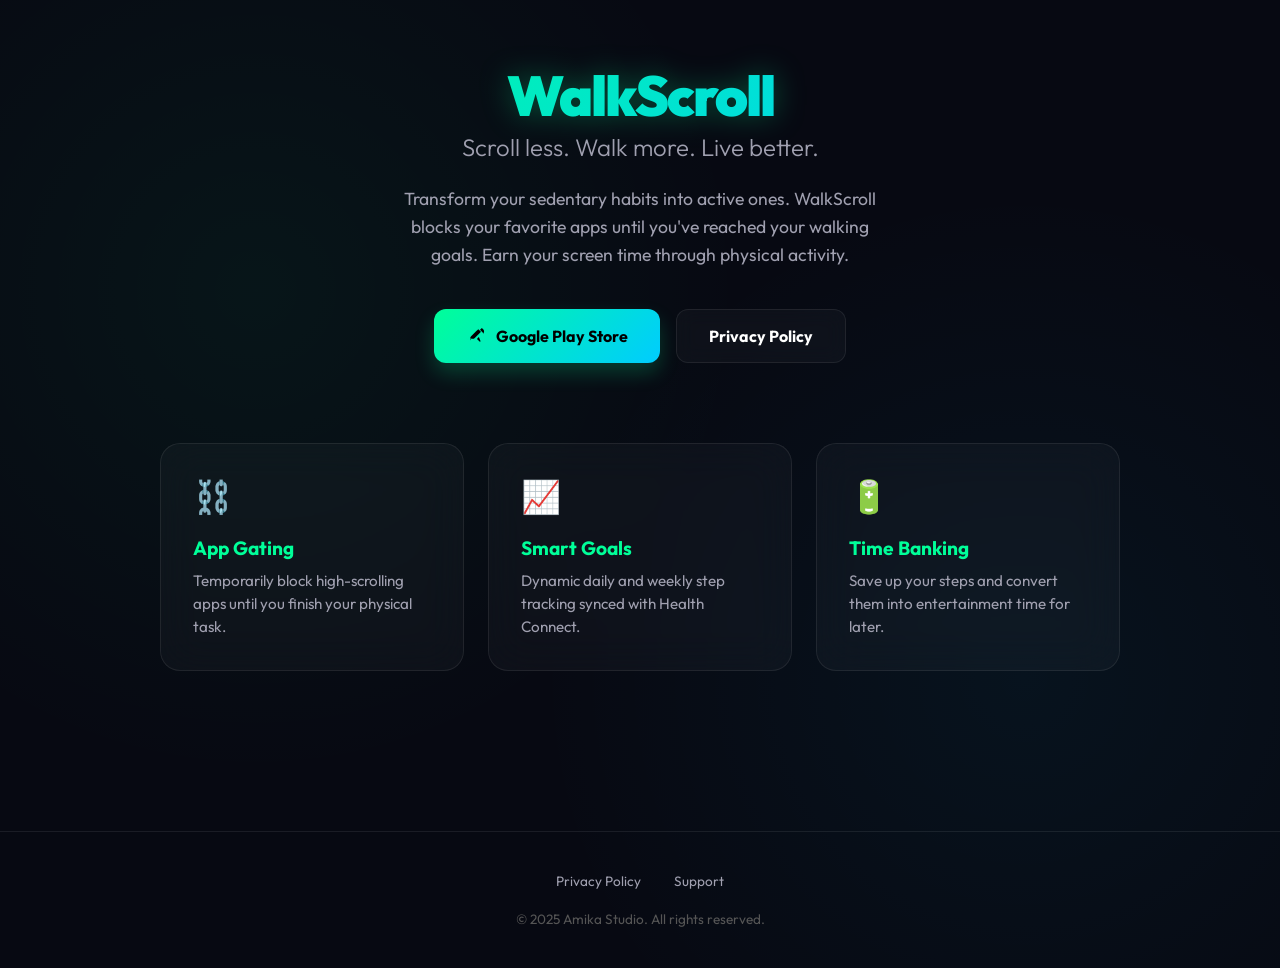
==== docs/index.html @ d2cba70f "Add files via upload" ====
<!DOCTYPE html>
<html lang="en">
<head>
    <meta charset="UTF-8">
    <meta name="viewport" content="width=device-width, initial-scale=1.0">
    <title>WalkScroll | Scroll Less, Walk More</title>
    <link rel="preconnect" href="https://fonts.googleapis.com">
    <link rel="preconnect" href="https://fonts.gstatic.com" crossorigin>
    <link href="https://fonts.googleapis.com/css2?family=Outfit:wght@300;400;700;900&display=swap" rel="stylesheet">
    <style>
        :root {
            --bg-dark: #070912;
            --primary: #00ff99;
            --accent: #00ccff;
            --text-main: #ffffff;
            --text-dim: #a0a0b0;
            --glass: rgba(255, 255, 255, 0.03);
            --glass-border: rgba(255, 255, 255, 0.08);
        }

        * {
            margin: 0;
            padding: 0;
            box-sizing: border-box;
        }

        body {
            font-family: 'Outfit', sans-serif;
            background-color: var(--bg-dark);
            color: var(--text-main);
            overflow-x: hidden;
            background-image: 
                radial-gradient(circle at 20% 30%, rgba(0, 255, 153, 0.05) 0%, transparent 40%),
                radial-gradient(circle at 80% 70%, rgba(0, 204, 255, 0.05) 0%, transparent 40%);
            min-height: 100vh;
            display: flex;
            flex-direction: column;
            justify-content: center;
            align-items: center;
        }

        .container {
            max-width: 1000px;
            width: 90%;
            padding: 60px 20px;
            text-align: center;
            animation: fadeIn 1s ease-out;
        }

        @keyframes fadeIn {
            from { opacity: 0; transform: translateY(20px); }
            to { opacity: 1; transform: translateY(0); }
        }

        .logo-container {
            margin-bottom: 40px;
        }

        .logo {
            font-size: 3.5rem;
            font-weight: 900;
            letter-spacing: -2px;
            background: linear-gradient(135deg, var(--primary), var(--accent));
            -webkit-background-clip: text;
            background-clip: text;
            -webkit-text-fill-color: transparent;
            filter: drop-shadow(0 0 15px rgba(0, 255, 153, 0.3));
        }

        .tagline {
            font-size: 1.5rem;
            font-weight: 300;
            color: var(--text-dim);
            margin-bottom: 20px;
            max-width: 600px;
            margin-left: auto;
            margin-right: auto;
            line-height: 1.4;
        }

        .hero-text {
            font-size: 1.1rem;
            color: var(--text-dim);
            line-height: 1.6;
            margin-bottom: 40px;
            max-width: 500px;
            margin-left: auto;
            margin-right: auto;
        }

        .cta-container {
            display: flex;
            gap: 16px;
            justify-content: center;
            flex-wrap: wrap;
        }

        .btn {
            padding: 16px 32px;
            border-radius: 12px;
            font-weight: 700;
            text-decoration: none;
            transition: all 0.3s cubic-bezier(0.175, 0.885, 0.32, 1.275);
            font-size: 1rem;
            display: inline-flex;
            align-items: center;
            gap: 10px;
        }

        .btn-primary {
            background: linear-gradient(135deg, var(--primary), var(--accent));
            color: #000;
            box-shadow: 0 10px 20px rgba(0, 255, 153, 0.2);
        }

        .btn-primary:hover {
            transform: scale(1.05);
            box-shadow: 0 15px 30px rgba(0, 255, 153, 0.3);
        }

        .btn-outline {
            background: var(--glass);
            border: 1px solid var(--glass-border);
            color: var(--text-main);
            backdrop-filter: blur(10px);
        }

        .btn-outline:hover {
            background: rgba(255, 255, 255, 0.08);
            border-color: var(--primary);
        }

        .features {
            display: grid;
            grid-template-columns: repeat(auto-fit, minmax(280px, 1fr));
            gap: 24px;
            margin-top: 80px;
            width: 100%;
        }

        .feature-card {
            background: var(--glass);
            border: 1px solid var(--glass-border);
            padding: 32px;
            border-radius: 20px;
            text-align: left;
            backdrop-filter: blur(20px);
            transition: transform 0.3s ease;
        }

        .feature-card:hover {
            transform: translateY(-5px);
            border-color: rgba(0, 255, 153, 0.3);
        }

        .feature-icon {
            font-size: 2rem;
            margin-bottom: 20px;
            display: block;
        }

        .feature-title {
            font-size: 1.2rem;
            font-weight: 700;
            margin-bottom: 10px;
            color: var(--primary);
        }

        .feature-desc {
            font-size: 0.95rem;
            color: var(--text-dim);
            line-height: 1.5;
        }

        footer {
            margin-top: 100px;
            padding: 40px 20px;
            text-align: center;
            color: #555;
            font-size: 0.85rem;
            border-top: 1px solid var(--glass-border);
            width: 100%;
        }

        .legal-links {
            margin-bottom: 20px;
        }

        .legal-links a {
            color: var(--text-dim);
            text-decoration: none;
            margin: 0 15px;
            transition: color 0.3s;
        }

        .legal-links a:hover {
            color: var(--primary);
        }

        @media (max-width: 600px) {
            .logo { font-size: 2.5rem; }
            .tagline { font-size: 1.2rem; }
            .btn { width: 100%; justify-content: center; }
        }
    </style>
</head>
<body>
    <div class="container">
        <div class="logo-container">
            <h1 class="logo">WalkScroll</h1>
            <p class="tagline">Scroll less. Walk more. Live better.</p>
            <p class="hero-text">Transform your sedentary habits into active ones. WalkScroll blocks your favorite apps until you've reached your walking goals. Earn your screen time through physical activity.</p>
        </div>

        <div class="cta-container">
            <a href="#" class="btn btn-primary">
                <svg width="20" height="20" viewBox="0 0 24 24" fill="currentColor"><path d="M17.525 18.250c-0.125 0.125-0.281 0.250-0.45 0.375s-0.344 0.219-0.525 0.281l-3.375-3.375 0.75-0.75s1.25-1.25 1.5-1.5zM20.275 8.125l-2.025-2.025s-1.25-1.25-1.5-1.5l0.75-0.75s0.625-0.625 1.5-1.5l1.625 1.625c1.438 1.438 1.438 3.75 0 5.188zM6.125 17.525c-1.438-1.438-1.438-3.75 0-5.188l5.125-5.125s1.25-1.25 1.5-1.5l0.75-0.75s0.438-0.438 1.188-1.188l2.025 2.025s0.438 0.438 1.188 1.188l-0.75 0.75s-1.25 1.25-1.5 1.5l-5.125 5.125c-1.438 1.438-3.75 1.438-5.188 0z"/></svg>
                Google Play Store
            </a>
            <a href="privacy_policy.html" class="btn btn-outline">Privacy Policy</a>
        </div>

        <div class="features">
            <div class="feature-card">
                <span class="feature-icon">⛓️</span>
                <h3 class="feature-title">App Gating</h3>
                <p class="feature-desc">Temporarily block high-scrolling apps until you finish your physical task.</p>
            </div>
            <div class="feature-card">
                <span class="feature-icon">📈</span>
                <h3 class="feature-title">Smart Goals</h3>
                <p class="feature-desc">Dynamic daily and weekly step tracking synced with Health Connect.</p>
            </div>
            <div class="feature-card">
                <span class="feature-icon">🔋</span>
                <h3 class="feature-title">Time Banking</h3>
                <p class="feature-desc">Save up your steps and convert them into entertainment time for later.</p>
            </div>
        </div>
    </div>

    <footer>
        <div class="legal-links">
            <a href="privacy_policy.html">Privacy Policy</a>
            <a href="mailto:support@amikastudio.com">Support</a>
        </div>
        <p>&copy; 2025 Amika Studio. All rights reserved.</p>
    </footer>
</body>
</html>
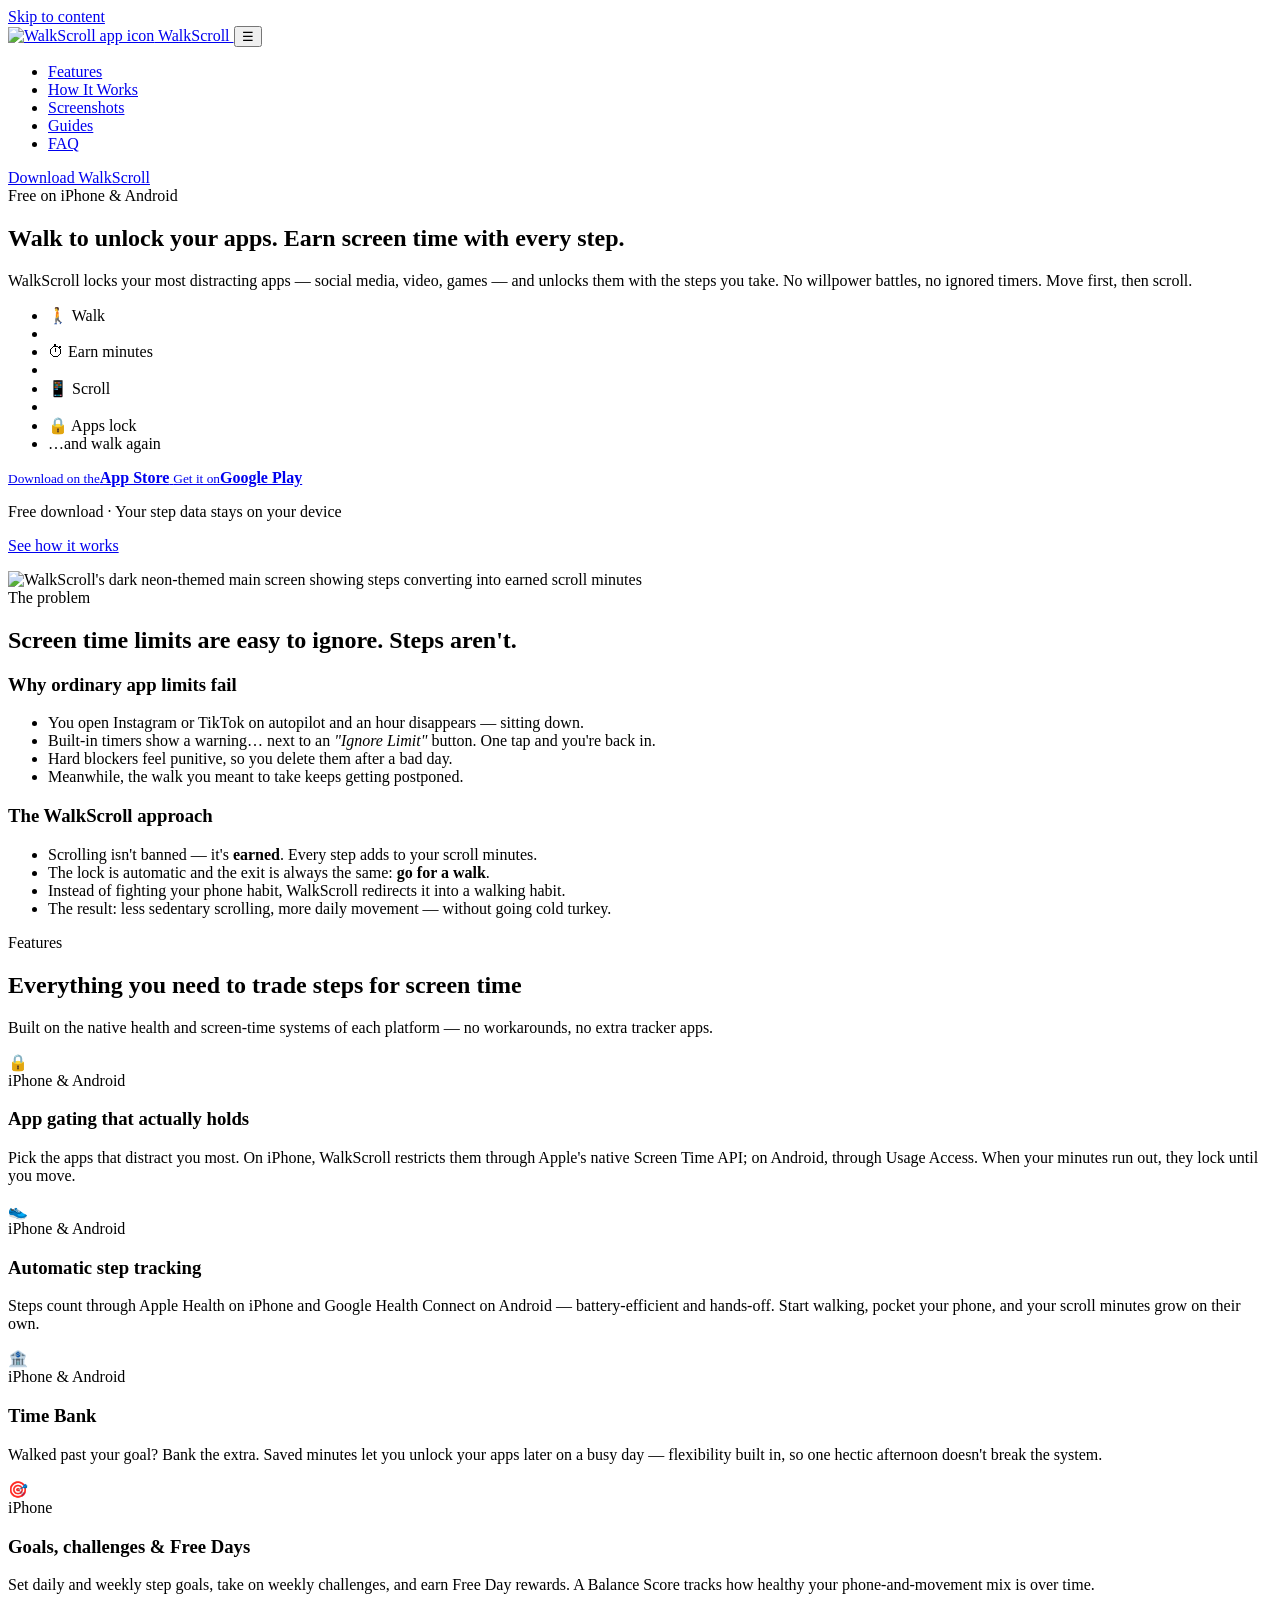
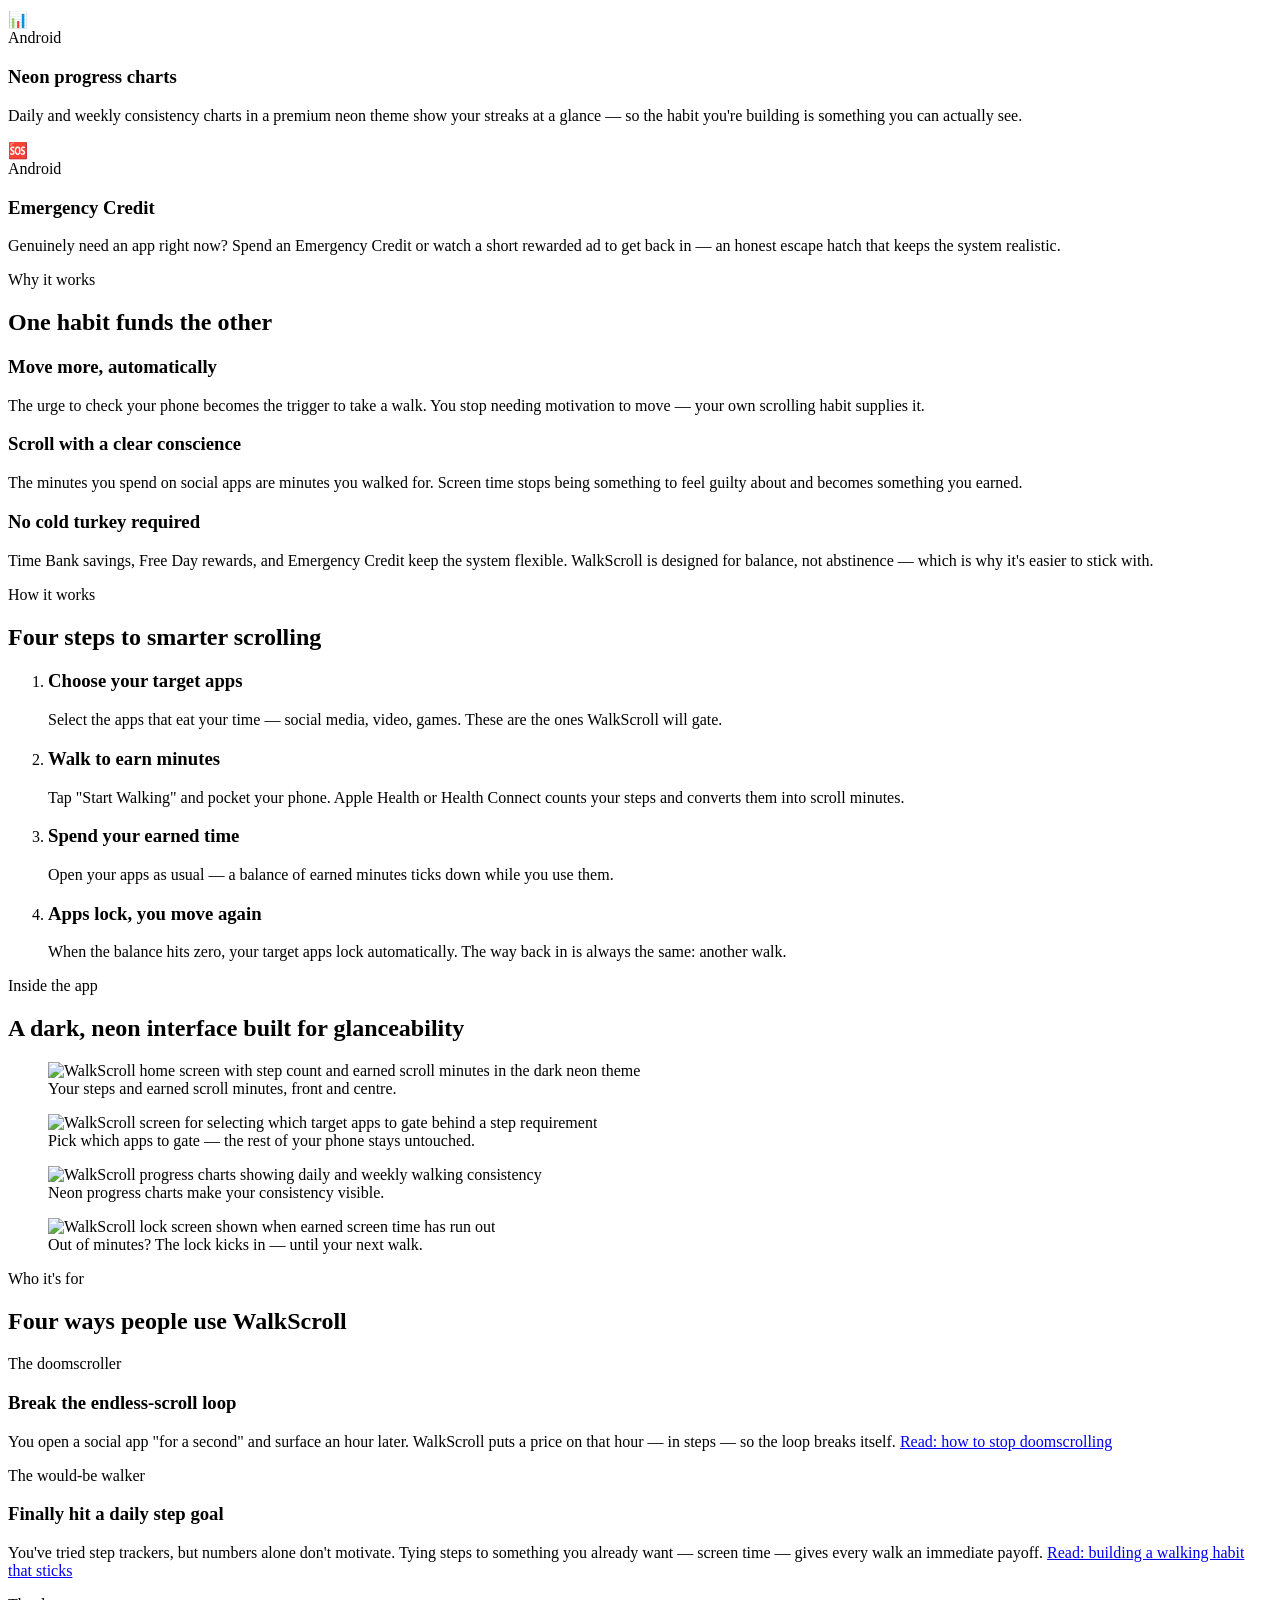
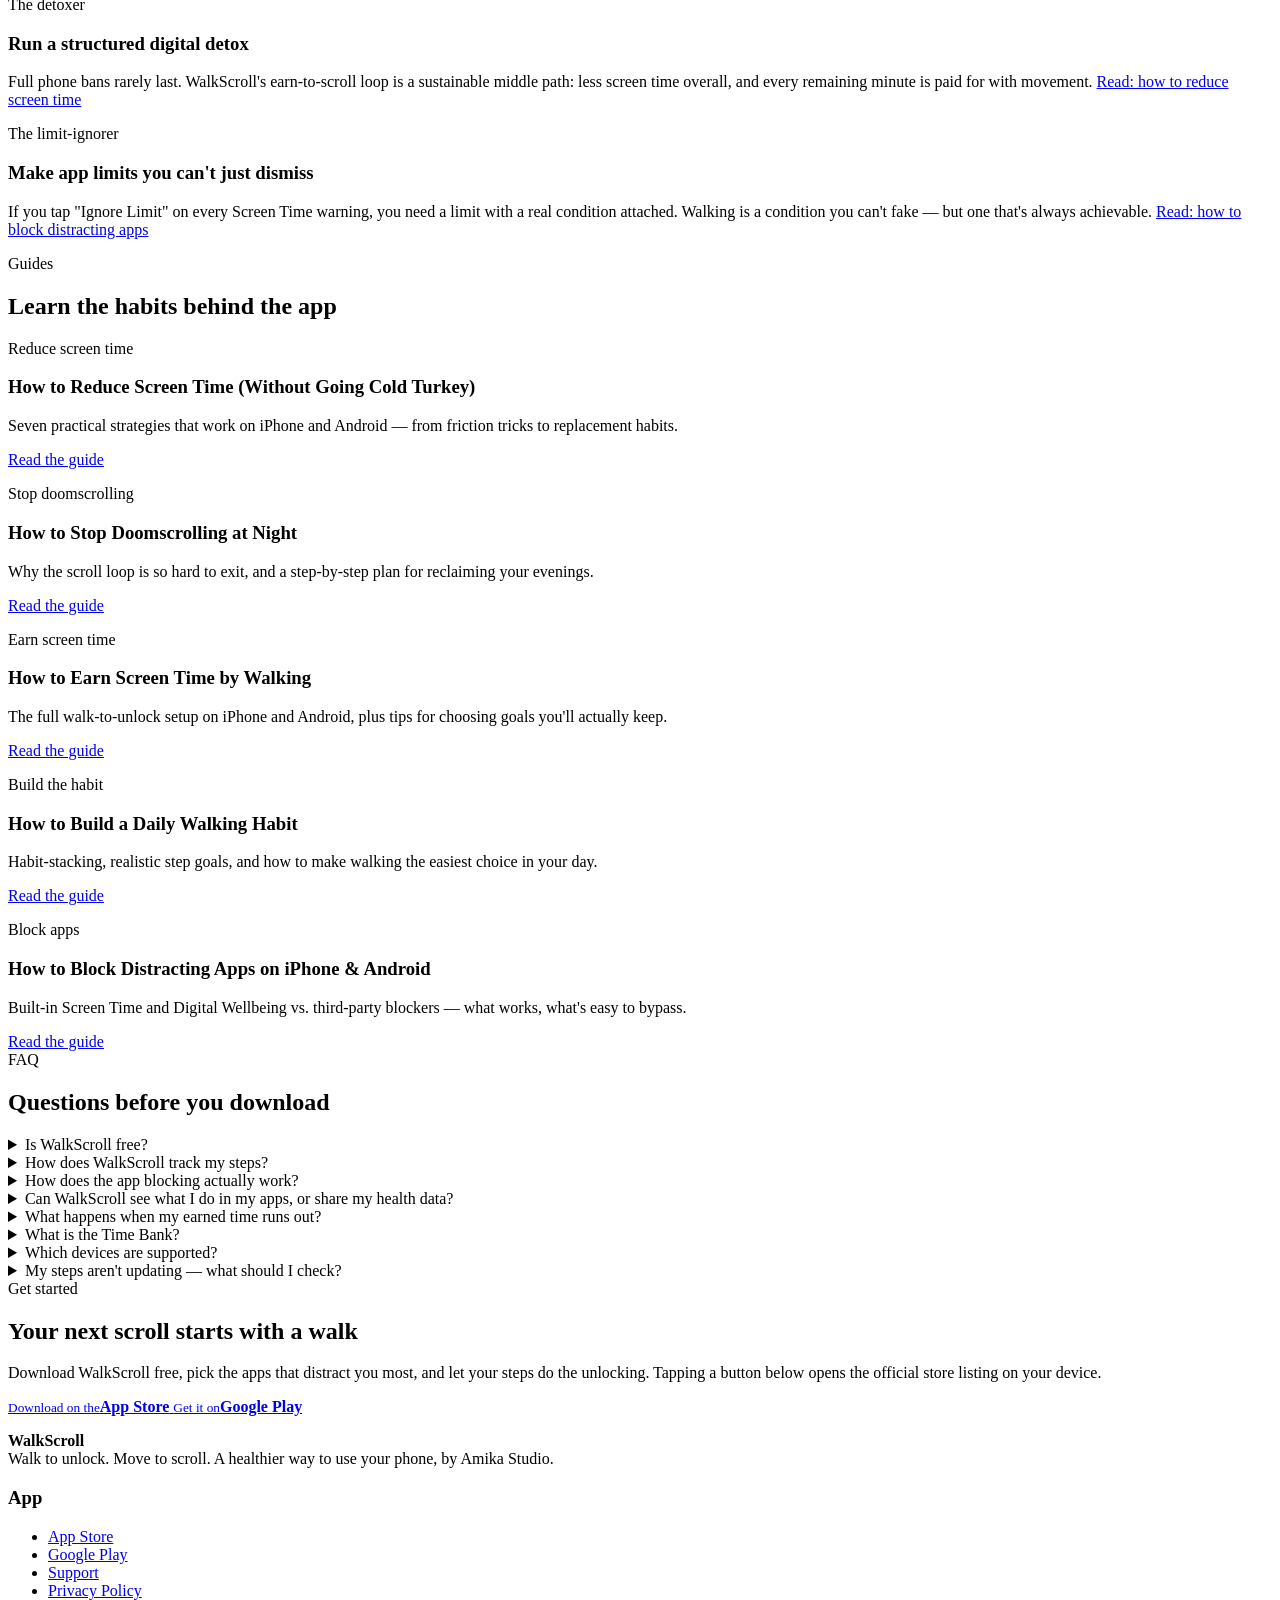
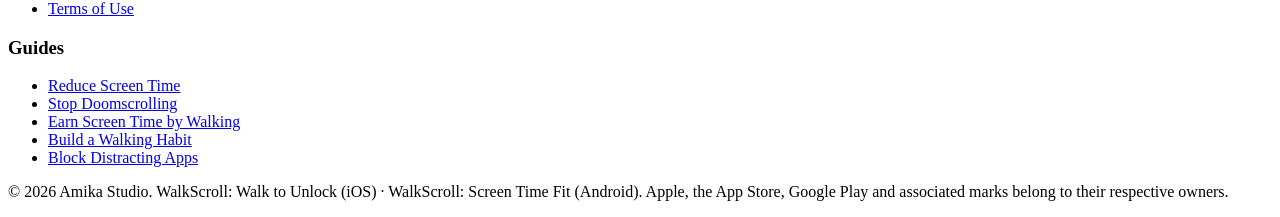
==== commit 6e70a227: "Update index.html" ====
--- a/docs/index.html
+++ b/docs/index.html
@@ -1,251 +1,475 @@
 <!DOCTYPE html>
 <html lang="en">
 <head>
-    <meta charset="UTF-8">
-    <meta name="viewport" content="width=device-width, initial-scale=1.0">
-    <title>WalkScroll | Scroll Less, Walk More</title>
-    <link rel="preconnect" href="https://fonts.googleapis.com">
-    <link rel="preconnect" href="https://fonts.gstatic.com" crossorigin>
-    <link href="https://fonts.googleapis.com/css2?family=Outfit:wght@300;400;700;900&display=swap" rel="stylesheet">
-    <style>
-        :root {
-            --bg-dark: #070912;
-            --primary: #00ff99;
-            --accent: #00ccff;
-            --text-main: #ffffff;
-            --text-dim: #a0a0b0;
-            --glass: rgba(255, 255, 255, 0.03);
-            --glass-border: rgba(255, 255, 255, 0.08);
-        }
-
-        * {
-            margin: 0;
-            padding: 0;
-            box-sizing: border-box;
-        }
-
-        body {
-            font-family: 'Outfit', sans-serif;
-            background-color: var(--bg-dark);
-            color: var(--text-main);
-            overflow-x: hidden;
-            background-image: 
-                radial-gradient(circle at 20% 30%, rgba(0, 255, 153, 0.05) 0%, transparent 40%),
-                radial-gradient(circle at 80% 70%, rgba(0, 204, 255, 0.05) 0%, transparent 40%);
-            min-height: 100vh;
-            display: flex;
-            flex-direction: column;
-            justify-content: center;
-            align-items: center;
-        }
-
-        .container {
-            max-width: 1000px;
-            width: 90%;
-            padding: 60px 20px;
-            text-align: center;
-            animation: fadeIn 1s ease-out;
-        }
-
-        @keyframes fadeIn {
-            from { opacity: 0; transform: translateY(20px); }
-            to { opacity: 1; transform: translateY(0); }
-        }
-
-        .logo-container {
-            margin-bottom: 40px;
-        }
-
-        .logo {
-            font-size: 3.5rem;
-            font-weight: 900;
-            letter-spacing: -2px;
-            background: linear-gradient(135deg, var(--primary), var(--accent));
-            -webkit-background-clip: text;
-            background-clip: text;
-            -webkit-text-fill-color: transparent;
-            filter: drop-shadow(0 0 15px rgba(0, 255, 153, 0.3));
-        }
-
-        .tagline {
-            font-size: 1.5rem;
-            font-weight: 300;
-            color: var(--text-dim);
-            margin-bottom: 20px;
-            max-width: 600px;
-            margin-left: auto;
-            margin-right: auto;
-            line-height: 1.4;
-        }
-
-        .hero-text {
-            font-size: 1.1rem;
-            color: var(--text-dim);
-            line-height: 1.6;
-            margin-bottom: 40px;
-            max-width: 500px;
-            margin-left: auto;
-            margin-right: auto;
-        }
-
-        .cta-container {
-            display: flex;
-            gap: 16px;
-            justify-content: center;
-            flex-wrap: wrap;
-        }
-
-        .btn {
-            padding: 16px 32px;
-            border-radius: 12px;
-            font-weight: 700;
-            text-decoration: none;
-            transition: all 0.3s cubic-bezier(0.175, 0.885, 0.32, 1.275);
-            font-size: 1rem;
-            display: inline-flex;
-            align-items: center;
-            gap: 10px;
-        }
-
-        .btn-primary {
-            background: linear-gradient(135deg, var(--primary), var(--accent));
-            color: #000;
-            box-shadow: 0 10px 20px rgba(0, 255, 153, 0.2);
-        }
-
-        .btn-primary:hover {
-            transform: scale(1.05);
-            box-shadow: 0 15px 30px rgba(0, 255, 153, 0.3);
-        }
-
-        .btn-outline {
-            background: var(--glass);
-            border: 1px solid var(--glass-border);
-            color: var(--text-main);
-            backdrop-filter: blur(10px);
-        }
-
-        .btn-outline:hover {
-            background: rgba(255, 255, 255, 0.08);
-            border-color: var(--primary);
-        }
-
-        .features {
-            display: grid;
-            grid-template-columns: repeat(auto-fit, minmax(280px, 1fr));
-            gap: 24px;
-            margin-top: 80px;
-            width: 100%;
-        }
-
-        .feature-card {
-            background: var(--glass);
-            border: 1px solid var(--glass-border);
-            padding: 32px;
-            border-radius: 20px;
-            text-align: left;
-            backdrop-filter: blur(20px);
-            transition: transform 0.3s ease;
-        }
-
-        .feature-card:hover {
-            transform: translateY(-5px);
-            border-color: rgba(0, 255, 153, 0.3);
-        }
-
-        .feature-icon {
-            font-size: 2rem;
-            margin-bottom: 20px;
-            display: block;
-        }
-
-        .feature-title {
-            font-size: 1.2rem;
-            font-weight: 700;
-            margin-bottom: 10px;
-            color: var(--primary);
-        }
-
-        .feature-desc {
-            font-size: 0.95rem;
-            color: var(--text-dim);
-            line-height: 1.5;
-        }
-
-        footer {
-            margin-top: 100px;
-            padding: 40px 20px;
-            text-align: center;
-            color: #555;
-            font-size: 0.85rem;
-            border-top: 1px solid var(--glass-border);
-            width: 100%;
-        }
-
-        .legal-links {
-            margin-bottom: 20px;
-        }
-
-        .legal-links a {
-            color: var(--text-dim);
-            text-decoration: none;
-            margin: 0 15px;
-            transition: color 0.3s;
-        }
-
-        .legal-links a:hover {
-            color: var(--primary);
-        }
-
-        @media (max-width: 600px) {
-            .logo { font-size: 2.5rem; }
-            .tagline { font-size: 1.2rem; }
-            .btn { width: 100%; justify-content: center; }
-        }
-    </style>
+<meta charset="UTF-8">
+<meta name="viewport" content="width=device-width, initial-scale=1.0">
+<title>WalkScroll — Walk to Unlock Your Apps &amp; Earn Screen Time</title>
+<meta name="description" content="WalkScroll locks your distracting apps and unlocks them with steps. Walk to earn screen time on iPhone and Android — a healthier way to scroll. Free download.">
+<!-- Real domain deployed -->
+<link rel="canonical" href="https://ahsankautsar.github.io/WalkScroll/">
+<meta property="og:type" content="website">
+<meta property="og:title" content="WalkScroll — Walk to Unlock Your Apps &amp; Earn Screen Time">
+<meta property="og:description" content="Lock your distracting apps and earn screen time by walking. Free on the App Store and Google Play.">
+<meta property="og:url" content="https://ahsankautsar.github.io/WalkScroll/">
+<meta property="og:image" content="https://play-lh.googleusercontent.com/sHK9EMW0OIkxqG73v-c95TiNlYCoDKVEyoLoF025U0_0Lk1JKI9uh1vpMHjX4BbBPW8iLQls0vd5YboKGeye=w512">
+<meta name="twitter:card" content="summary_large_image">
+<meta name="twitter:title" content="WalkScroll — Walk to Unlock Your Apps &amp; Earn Screen Time">
+<meta name="twitter:description" content="Lock your distracting apps and earn screen time by walking. Free on iPhone and Android.">
+<meta name="twitter:image" content="https://play-lh.googleusercontent.com/sHK9EMW0OIkxqG73v-c95TiNlYCoDKVEyoLoF025U0_0Lk1JKI9uh1vpMHjX4BbBPW8iLQls0vd5YboKGeye=w512">
+<link rel="icon" href="https://play-lh.googleusercontent.com/sHK9EMW0OIkxqG73v-c95TiNlYCoDKVEyoLoF025U0_0Lk1JKI9uh1vpMHjX4BbBPW8iLQls0vd5YboKGeye=w48">
+<link rel="apple-touch-icon" href="https://play-lh.googleusercontent.com/sHK9EMW0OIkxqG73v-c95TiNlYCoDKVEyoLoF025U0_0Lk1JKI9uh1vpMHjX4BbBPW8iLQls0vd5YboKGeye=w180">
+<link rel="preconnect" href="https://fonts.googleapis.com">
+<link rel="preconnect" href="https://fonts.gstatic.com" crossorigin>
+<link href="https://fonts.googleapis.com/css2?family=Space+Grotesk:wght@500;600;700&display=swap" rel="stylesheet">
+<link rel="stylesheet" href="styles.css">
+
+<!-- ===== ANALYTICS PLACEHOLDERS — replace before launch =====
+<script async src="https://www.googletagmanager.com/gtag/js?id=G-XXXXXXXXXX"></script>
+<script>
+  window.dataLayer = window.dataLayer || [];
+  function gtag(){dataLayer.push(arguments);}
+  gtag('js', new Date());
+  gtag('config', 'G-XXXXXXXXXX');
+</script>
+<meta name="google-site-verification" content="YOUR_SEARCH_CONSOLE_TOKEN">
+============================================================ -->
+
+<script type="application/ld+json">
+{
+  "@context": "https://schema.org",
+  "@type": "MobileApplication",
+  "name": "WalkScroll",
+  "alternateName": ["WalkScroll: Walk to Unlock", "WalkScroll: Screen Time Fit"],
+  "operatingSystem": "iOS 16.0 or later, Android",
+  "applicationCategory": "HealthApplication",
+  "offers": {
+    "@type": "Offer",
+    "price": "0",
+    "priceCurrency": "USD",
+    "description": "Free to download. Optional WalkScroll Pro subscription on iOS ($3.99/month or $24.99/year) and Premium upgrade on Android."
+  },
+  "installUrl": [
+    "https://apps.apple.com/us/app/walkscroll-walk-to-unlock/id6783172097",
+    "https://play.google.com/store/apps/details?id=com.amikastudio.walk_scroll"
+  ],
+  "author": {
+    "@type": "Organization",
+    "name": "Amika Studio"
+  },
+  "description": "WalkScroll locks your most distracting apps and unlocks them with steps. Walk to earn screen time; when your earned minutes run out, the apps lock again until you move."
+}
+</script>
+<script type="application/ld+json">
+{
+  "@context": "https://schema.org",
+  "@type": "FAQPage",
+  "mainEntity": [
+    {
+      "@type": "Question",
+      "name": "Is WalkScroll free?",
+      "acceptedAnswer": {"@type": "Answer", "text": "Yes. WalkScroll is free to download on both the App Store and Google Play. On iOS, an optional WalkScroll Pro subscription costs $3.99 per month or $24.99 per year. On Android, the free version contains ads, and a Premium upgrade unlocks unlimited target apps, a 120-minute time bank, and weekly history and challenges."}
+    },
+    {
+      "@type": "Question",
+      "name": "How does WalkScroll track my steps?",
+      "acceptedAnswer": {"@type": "Answer", "text": "On iPhone, WalkScroll uses Apple Health and the device's Motion & Fitness sensors — no extra apps needed. On Android, it reads steps through Google Health Connect for battery-efficient tracking. WalkScroll does not track your location."}
+    },
+    {
+      "@type": "Question",
+      "name": "How does WalkScroll block apps?",
+      "acceptedAnswer": {"@type": "Answer", "text": "On iOS, WalkScroll uses Apple's native Screen Time API (Family Controls) to restrict the apps you select. On Android, it uses Usage Access and overlay permissions to gate your chosen apps until you've walked enough."}
+    },
+    {
+      "@type": "Question",
+      "name": "What happens when my earned screen time runs out?",
+      "acceptedAnswer": {"@type": "Answer", "text": "Your selected apps lock automatically. Walk again to earn more minutes, spend saved minutes from your Time Bank, or on Android use an Emergency Credit or watch a short rewarded ad for quick access."}
+    },
+    {
+      "@type": "Question",
+      "name": "Is my health data shared with anyone?",
+      "acceptedAnswer": {"@type": "Answer", "text": "No. Your step count, selected apps, usage time, and preferences are stored locally on your device only. Step data is never uploaded, shared, or sent to any server, according to the developer's privacy policy."}
+    },
+    {
+      "@type": "Question",
+      "name": "Which devices does WalkScroll support?",
+      "acceptedAnswer": {"@type": "Answer", "text": "WalkScroll requires iOS 16.0 or later on iPhone and works with Apple Watch. On Android, it works with devices that support Google Health Connect."}
+    }
+  ]
+}
+</script>
 </head>
 <body>
-    <div class="container">
-        <div class="logo-container">
-            <h1 class="logo">WalkScroll</h1>
-            <p class="tagline">Scroll less. Walk more. Live better.</p>
-            <p class="hero-text">Transform your sedentary habits into active ones. WalkScroll blocks your favorite apps until you've reached your walking goals. Earn your screen time through physical activity.</p>
-        </div>
-
-        <div class="cta-container">
-            <a href="#" class="btn btn-primary">
-                <svg width="20" height="20" viewBox="0 0 24 24" fill="currentColor"><path d="M17.525 18.250c-0.125 0.125-0.281 0.250-0.45 0.375s-0.344 0.219-0.525 0.281l-3.375-3.375 0.75-0.75s1.25-1.25 1.5-1.5zM20.275 8.125l-2.025-2.025s-1.25-1.25-1.5-1.5l0.75-0.75s0.625-0.625 1.5-1.5l1.625 1.625c1.438 1.438 1.438 3.75 0 5.188zM6.125 17.525c-1.438-1.438-1.438-3.75 0-5.188l5.125-5.125s1.25-1.25 1.5-1.5l0.75-0.75s0.438-0.438 1.188-1.188l2.025 2.025s0.438 0.438 1.188 1.188l-0.75 0.75s-1.25 1.25-1.5 1.5l-5.125 5.125c-1.438 1.438-3.75 1.438-5.188 0z"/></svg>
-                Google Play Store
-            </a>
-            <a href="privacy_policy.html" class="btn btn-outline">Privacy Policy</a>
-        </div>
-
-        <div class="features">
-            <div class="feature-card">
-                <span class="feature-icon">⛓️</span>
-                <h3 class="feature-title">App Gating</h3>
-                <p class="feature-desc">Temporarily block high-scrolling apps until you finish your physical task.</p>
-            </div>
-            <div class="feature-card">
-                <span class="feature-icon">📈</span>
-                <h3 class="feature-title">Smart Goals</h3>
-                <p class="feature-desc">Dynamic daily and weekly step tracking synced with Health Connect.</p>
-            </div>
-            <div class="feature-card">
-                <span class="feature-icon">🔋</span>
-                <h3 class="feature-title">Time Banking</h3>
-                <p class="feature-desc">Save up your steps and convert them into entertainment time for later.</p>
-            </div>
-        </div>
-    </div>
-
-    <footer>
-        <div class="legal-links">
-            <a href="privacy_policy.html">Privacy Policy</a>
-            <a href="mailto:support@amikastudio.com">Support</a>
-        </div>
-        <p>&copy; 2025 Amika Studio. All rights reserved.</p>
-    </footer>
+<a class="skip-link" href="#main">Skip to content</a>
+
+<header class="site-header">
+  <div class="wrap nav">
+    <a class="brand" href="/">
+      <img src="https://play-lh.googleusercontent.com/sHK9EMW0OIkxqG73v-c95TiNlYCoDKVEyoLoF025U0_0Lk1JKI9uh1vpMHjX4BbBPW8iLQls0vd5YboKGeye=w96" alt="WalkScroll app icon" width="34" height="34">
+      WalkScroll
+    </a>
+    <button class="nav-toggle" aria-expanded="false" aria-controls="nav-menu" aria-label="Open menu">☰</button>
+    <ul class="nav-links" id="nav-menu">
+      <li><a href="#features">Features</a></li>
+      <li><a href="#how-it-works">How It Works</a></li>
+      <li><a href="#screenshots">Screenshots</a></li>
+      <li><a href="#guides">Guides</a></li>
+      <li><a href="#faq">FAQ</a></li>
+    </ul>
+    <a class="btn btn-primary btn-small nav-cta" href="https://apps.apple.com/us/app/walkscroll-walk-to-unlock/id6783172097" data-event="app_store_click" data-location="nav">Download WalkScroll</a>
+  </div>
+</header>
+
+<main id="main">
+
+  <!-- ================= HERO ================= -->
+  <section class="hero">
+    <div class="wrap">
+      <div>
+        <span class="eyebrow">Free on iPhone &amp; Android</span>
+        <h1><span class="hl-step">Walk</span> to unlock your apps. Earn screen time with every <span class="hl-step">step</span>.</h1>
+        <p class="hero-sub">WalkScroll locks your most distracting apps — social media, video, games — and unlocks them with the steps you take. No willpower battles, no ignored timers. Move first, then scroll.</p>
+
+        <ul class="loop" aria-label="The WalkScroll loop: walk, earn minutes, scroll, apps lock, then walk again">
+          <li><span class="node node--walk">🚶 Walk</span></li>
+          <li aria-hidden="true"><span class="link"></span></li>
+          <li><span class="node node--earn">⏱ Earn minutes</span></li>
+          <li aria-hidden="true"><span class="link"></span></li>
+          <li><span class="node node--scroll">📱 Scroll</span></li>
+          <li aria-hidden="true"><span class="link"></span></li>
+          <li><span class="node node--lock">🔒 Apps lock</span></li>
+          <li aria-hidden="true"><span class="link link--back"><span class="back-label">…and walk again</span></span></li>
+        </ul>
+
+        <div class="store-badges">
+          <a class="store-badge" href="https://apps.apple.com/us/app/walkscroll-walk-to-unlock/id6783172097" data-event="hero_download_click" data-platform="ios">
+            <small>Download on the</small><strong>App Store</strong>
+          </a>
+          <a class="store-badge" href="https://play.google.com/store/apps/details?id=com.amikastudio.walk_scroll" data-event="hero_download_click" data-platform="android">
+            <small>Get it on</small><strong>Google Play</strong>
+          </a>
+        </div>
+        <p class="hero-note">Free download · Your step data stays on your device</p>
+        <p><a class="btn btn-secondary btn-small" href="#how-it-works">See how it works</a></p>
+      </div>
+
+      <div class="phone">
+        <img src="https://play-lh.googleusercontent.com/MHFu1Ko9aLf09h4UFB7BHW4JMFH7sgYfY9UYEmxfDXbLHlipeJqCsE4f1HMKzCYxEo1eINhFV8OaqP9oYl-zQZA=w720" alt="WalkScroll's dark neon-themed main screen showing steps converting into earned scroll minutes" width="300" height="533" fetchpriority="high">
+      </div>
+    </div>
+  </section>
+
+  <!-- ================= PROBLEM / SOLUTION ================= -->
+  <section id="problem" aria-labelledby="problem-heading">
+    <div class="wrap">
+      <span class="eyebrow eyebrow--amber">The problem</span>
+      <h2 id="problem-heading">Screen time limits are easy to ignore. Steps aren't.</h2>
+      <div class="split">
+        <div class="panel panel--problem">
+          <h3>Why ordinary app limits fail</h3>
+          <ul>
+            <li>You open Instagram or TikTok on autopilot and an hour disappears — sitting down.</li>
+            <li>Built-in timers show a warning… next to an <em>"Ignore Limit"</em> button. One tap and you're back in.</li>
+            <li>Hard blockers feel punitive, so you delete them after a bad day.</li>
+            <li>Meanwhile, the walk you meant to take keeps getting postponed.</li>
+          </ul>
+        </div>
+        <div class="panel panel--solution">
+          <h3>The WalkScroll approach</h3>
+          <ul>
+            <li>Scrolling isn't banned — it's <strong>earned</strong>. Every step adds to your scroll minutes.</li>
+            <li>The lock is automatic and the exit is always the same: <strong>go for a walk</strong>.</li>
+            <li>Instead of fighting your phone habit, WalkScroll redirects it into a walking habit.</li>
+            <li>The result: less sedentary scrolling, more daily movement — without going cold turkey.</li>
+          </ul>
+        </div>
+      </div>
+    </div>
+  </section>
+
+  <!-- ================= FEATURES ================= -->
+  <section id="features" aria-labelledby="features-heading">
+    <div class="wrap">
+      <span class="eyebrow">Features</span>
+      <h2 id="features-heading">Everything you need to trade steps for screen time</h2>
+      <p class="muted">Built on the native health and screen-time systems of each platform — no workarounds, no extra tracker apps.</p>
+      <div class="grid grid-3">
+        <div class="card card--icon">
+          <div class="icon" aria-hidden="true">🔒</div>
+          <span class="tag tag--both">iPhone &amp; Android</span>
+          <h3>App gating that actually holds</h3>
+          <p>Pick the apps that distract you most. On iPhone, WalkScroll restricts them through Apple's native Screen Time API; on Android, through Usage Access. When your minutes run out, they lock until you move.</p>
+        </div>
+        <div class="card card--icon">
+          <div class="icon" aria-hidden="true">👟</div>
+          <span class="tag tag--both">iPhone &amp; Android</span>
+          <h3>Automatic step tracking</h3>
+          <p>Steps count through Apple Health on iPhone and Google Health Connect on Android — battery-efficient and hands-off. Start walking, pocket your phone, and your scroll minutes grow on their own.</p>
+        </div>
+        <div class="card card--icon">
+          <div class="icon" aria-hidden="true">🏦</div>
+          <span class="tag tag--both">iPhone &amp; Android</span>
+          <h3>Time Bank</h3>
+          <p>Walked past your goal? Bank the extra. Saved minutes let you unlock your apps later on a busy day — flexibility built in, so one hectic afternoon doesn't break the system.</p>
+        </div>
+        <div class="card card--icon">
+          <div class="icon" aria-hidden="true">🎯</div>
+          <span class="tag tag--ios">iPhone</span>
+          <h3>Goals, challenges &amp; Free Days</h3>
+          <p>Set daily and weekly step goals, take on weekly challenges, and earn Free Day rewards. A Balance Score tracks how healthy your phone-and-movement mix is over time.</p>
+        </div>
+        <div class="card card--icon">
+          <div class="icon" aria-hidden="true">📊</div>
+          <span class="tag tag--android">Android</span>
+          <h3>Neon progress charts</h3>
+          <p>Daily and weekly consistency charts in a premium neon theme show your streaks at a glance — so the habit you're building is something you can actually see.</p>
+        </div>
+        <div class="card card--icon">
+          <div class="icon" aria-hidden="true">🆘</div>
+          <span class="tag tag--android">Android</span>
+          <h3>Emergency Credit</h3>
+          <p>Genuinely need an app right now? Spend an Emergency Credit or watch a short rewarded ad to get back in — an honest escape hatch that keeps the system realistic.</p>
+        </div>
+      </div>
+    </div>
+  </section>
+
+  <!-- ================= BENEFITS ================= -->
+  <section id="benefits" aria-labelledby="benefits-heading">
+    <div class="wrap">
+      <span class="eyebrow eyebrow--cyan">Why it works</span>
+      <h2 id="benefits-heading">One habit funds the other</h2>
+      <div class="grid grid-3">
+        <div class="card">
+          <h3>Move more, automatically</h3>
+          <p>The urge to check your phone becomes the trigger to take a walk. You stop needing motivation to move — your own scrolling habit supplies it.</p>
+        </div>
+        <div class="card">
+          <h3>Scroll with a clear conscience</h3>
+          <p>The minutes you spend on social apps are minutes you walked for. Screen time stops being something to feel guilty about and becomes something you earned.</p>
+        </div>
+        <div class="card">
+          <h3>No cold turkey required</h3>
+          <p>Time Bank savings, Free Day rewards, and Emergency Credit keep the system flexible. WalkScroll is designed for balance, not abstinence — which is why it's easier to stick with.</p>
+        </div>
+      </div>
+    </div>
+  </section>
+
+  <!-- ================= HOW IT WORKS ================= -->
+  <section id="how-it-works" aria-labelledby="how-heading">
+    <div class="wrap">
+      <span class="eyebrow">How it works</span>
+      <h2 id="how-heading">Four steps to smarter scrolling</h2>
+      <ol class="steps">
+        <li>
+          <h3>Choose your target apps</h3>
+          <p>Select the apps that eat your time — social media, video, games. These are the ones WalkScroll will gate.</p>
+        </li>
+        <li>
+          <h3>Walk to earn minutes</h3>
+          <p>Tap "Start Walking" and pocket your phone. Apple Health or Health Connect counts your steps and converts them into scroll minutes.</p>
+        </li>
+        <li>
+          <h3>Spend your earned time</h3>
+          <p>Open your apps as usual — a balance of earned minutes ticks down while you use them.</p>
+        </li>
+        <li>
+          <h3>Apps lock, you move again</h3>
+          <p>When the balance hits zero, your target apps lock automatically. The way back in is always the same: another walk.</p>
+        </li>
+      </ol>
+    </div>
+  </section>
+
+  <!-- ================= SCREENSHOTS ================= -->
+  <section id="screenshots" aria-labelledby="shots-heading">
+    <div class="wrap">
+      <span class="eyebrow eyebrow--cyan">Inside the app</span>
+      <h2 id="shots-heading">A dark, neon interface built for glanceability</h2>
+      <div class="shots">
+        <figure>
+          <img loading="lazy" width="360" height="640" src="https://play-lh.googleusercontent.com/MHFu1Ko9aLf09h4UFB7BHW4JMFH7sgYfY9UYEmxfDXbLHlipeJqCsE4f1HMKzCYxEo1eINhFV8OaqP9oYl-zQZA=w720" alt="WalkScroll home screen with step count and earned scroll minutes in the dark neon theme">
+          <figcaption>Your steps and earned scroll minutes, front and centre.</figcaption>
+        </figure>
+        <figure>
+          <img loading="lazy" width="360" height="640" src="https://play-lh.googleusercontent.com/a46xnLXKsLBmphWr9PQUyVY34lwXgDB8O7EKWocFsvu9ISTEqAzcj112EntRf6rVg-PVeLykBtimq8Nm23vQlw=w720" alt="WalkScroll screen for selecting which target apps to gate behind a step requirement">
+          <figcaption>Pick which apps to gate — the rest of your phone stays untouched.</figcaption>
+        </figure>
+        <figure>
+          <img loading="lazy" width="360" height="640" src="https://play-lh.googleusercontent.com/d0FSdspELFp91Nz3gXdViJRisa1AlmPKGm_-rCEizhrBinld-Sc9zO2H99D70ezbCaTGrANuy_g_tZOwQGOo6g=w720" alt="WalkScroll progress charts showing daily and weekly walking consistency">
+          <figcaption>Neon progress charts make your consistency visible.</figcaption>
+        </figure>
+        <figure>
+          <img loading="lazy" width="360" height="640" src="https://play-lh.googleusercontent.com/ATeotPS7l5oE8-CdNOFd-OQUpw0-kNaySBkd4brSIIKL0BXERuccw47HwT7u9Y_zKKn-zMOnQN8TeWB7rBRG=w720" alt="WalkScroll lock screen shown when earned screen time has run out">
+          <figcaption>Out of minutes? The lock kicks in — until your next walk.</figcaption>
+        </figure>
+      </div>
+    </div>
+  </section>
+
+  <!-- ================= USE CASES ================= -->
+  <section id="use-cases" aria-labelledby="usecases-heading">
+    <div class="wrap">
+      <span class="eyebrow">Who it's for</span>
+      <h2 id="usecases-heading">Four ways people use WalkScroll</h2>
+      <div class="grid grid-2">
+        <div class="card usecase">
+          <p class="who">The doomscroller</p>
+          <h3>Break the endless-scroll loop</h3>
+          <p>You open a social app "for a second" and surface an hour later. WalkScroll puts a price on that hour — in steps — so the loop breaks itself. <a href="guides/how-to-stop-doomscrolling.html">Read: how to stop doomscrolling</a></p>
+        </div>
+        <div class="card usecase">
+          <p class="who">The would-be walker</p>
+          <h3>Finally hit a daily step goal</h3>
+          <p>You've tried step trackers, but numbers alone don't motivate. Tying steps to something you already want — screen time — gives every walk an immediate payoff. <a href="guides/how-to-build-a-walking-habit.html">Read: building a walking habit that sticks</a></p>
+        </div>
+        <div class="card usecase">
+          <p class="who">The detoxer</p>
+          <h3>Run a structured digital detox</h3>
+          <p>Full phone bans rarely last. WalkScroll's earn-to-scroll loop is a sustainable middle path: less screen time overall, and every remaining minute is paid for with movement. <a href="guides/how-to-reduce-screen-time.html">Read: how to reduce screen time</a></p>
+        </div>
+        <div class="card usecase">
+          <p class="who">The limit-ignorer</p>
+          <h3>Make app limits you can't just dismiss</h3>
+          <p>If you tap "Ignore Limit" on every Screen Time warning, you need a limit with a real condition attached. Walking is a condition you can't fake — but one that's always achievable. <a href="guides/block-distracting-apps.html">Read: how to block distracting apps</a></p>
+        </div>
+      </div>
+    </div>
+  </section>
+
+  <!-- ================= GUIDES ================= -->
+  <section id="guides" aria-labelledby="guides-heading">
+    <div class="wrap">
+      <span class="eyebrow eyebrow--cyan">Guides</span>
+      <h2 id="guides-heading">Learn the habits behind the app</h2>
+      <div class="grid grid-3">
+        <div class="card guide-card">
+          <p class="intent">Reduce screen time</p>
+          <h3>How to Reduce Screen Time (Without Going Cold Turkey)</h3>
+          <p>Seven practical strategies that work on iPhone and Android — from friction tricks to replacement habits.</p>
+          <a href="guides/how-to-reduce-screen-time.html">Read the guide</a>
+        </div>
+        <div class="card guide-card">
+          <p class="intent">Stop doomscrolling</p>
+          <h3>How to Stop Doomscrolling at Night</h3>
+          <p>Why the scroll loop is so hard to exit, and a step-by-step plan for reclaiming your evenings.</p>
+          <a href="guides/how-to-stop-doomscrolling.html">Read the guide</a>
+        </div>
+        <div class="card guide-card">
+          <p class="intent">Earn screen time</p>
+          <h3>How to Earn Screen Time by Walking</h3>
+          <p>The full walk-to-unlock setup on iPhone and Android, plus tips for choosing goals you'll actually keep.</p>
+          <a href="guides/earn-screen-time-by-walking.html">Read the guide</a>
+        </div>
+        <div class="card guide-card">
+          <p class="intent">Build the habit</p>
+          <h3>How to Build a Daily Walking Habit</h3>
+          <p>Habit-stacking, realistic step goals, and how to make walking the easiest choice in your day.</p>
+          <a href="guides/how-to-build-a-walking-habit.html">Read the guide</a>
+        </div>
+        <div class="card guide-card">
+          <p class="intent">Block apps</p>
+          <h3>How to Block Distracting Apps on iPhone &amp; Android</h3>
+          <p>Built-in Screen Time and Digital Wellbeing vs. third-party blockers — what works, what's easy to bypass.</p>
+          <a href="guides/block-distracting-apps.html">Read the guide</a>
+        </div>
+      </div>
+    </div>
+  </section>
+
+  <!-- ================= FAQ ================= -->
+  <section id="faq" aria-labelledby="faq-heading">
+    <div class="wrap">
+      <span class="eyebrow">FAQ</span>
+      <h2 id="faq-heading">Questions before you download</h2>
+      <div class="faq">
+        <details data-event="faq_expand" data-question="pricing">
+          <summary>Is WalkScroll free?</summary>
+          <p>Yes — WalkScroll is free to download on both the App Store and Google Play. On iPhone, an optional WalkScroll Pro subscription costs $3.99/month or $24.99/year. On Android, the free version contains ads; a Premium upgrade unlocks unlimited target apps, a 120-minute time bank, and weekly history &amp; challenges.</p>
+        </details>
+        <details data-event="faq_expand" data-question="tracking">
+          <summary>How does WalkScroll track my steps?</summary>
+          <p>On iPhone, through Apple Health and your device's Motion &amp; Fitness sensors — no extra apps needed. On Android, through Google Health Connect, which is battery-efficient. WalkScroll never tracks your location. <a href="guides/earn-screen-time-by-walking.html">Learn more about the step-to-screen-time setup</a>.</p>
+        </details>
+        <details data-event="faq_expand" data-question="blocking">
+          <summary>How does the app blocking actually work?</summary>
+          <p>On iPhone, WalkScroll uses Apple's native Screen Time API (Family Controls) — the same system iOS itself uses for restrictions. On Android, it uses Usage Access and overlay permissions to gate your selected apps. <a href="guides/block-distracting-apps.html">Learn more about blocking distracting apps</a>.</p>
+        </details>
+        <details data-event="faq_expand" data-question="privacy">
+          <summary>Can WalkScroll see what I do in my apps, or share my health data?</summary>
+          <p>No. On iOS, app selections are handled as opaque tokens by the system, so WalkScroll can't even see which specific apps you chose. Your step count, app selections, usage time, and preferences are stored locally on your device and are never uploaded or shared, per the <a href="https://ahsankautsar.github.io/WalkScroll/privacy-policy.html">privacy policy</a>.</p>
+        </details>
+        <details data-event="faq_expand" data-question="time-runs-out">
+          <summary>What happens when my earned time runs out?</summary>
+          <p>Your target apps lock automatically. To get back in, walk to earn more minutes, spend saved minutes from your Time Bank, or — on Android — use an Emergency Credit or watch a short rewarded ad.</p>
+        </details>
+        <details data-event="faq_expand" data-question="time-bank">
+          <summary>What is the Time Bank?</summary>
+          <p>Steps you walk beyond your goal aren't wasted — you can bank them and exchange them later for unlock time when you need your apps without walking first. On Android, Premium extends the bank to 120 minutes.</p>
+        </details>
+        <details data-event="faq_expand" data-question="devices">
+          <summary>Which devices are supported?</summary>
+          <p>iPhone running iOS 16.0 or later, with Apple Watch support. On Android, any device that supports Google Health Connect. The iOS app is currently available in English.</p>
+        </details>
+        <details data-event="faq_expand" data-question="troubleshooting">
+          <summary>My steps aren't updating — what should I check?</summary>
+          <p>On Android, open the Health Connect app first to confirm your latest steps loaded there. On iPhone, steps track in real time. In both cases, check that WalkScroll has its permissions granted (Motion &amp; Fitness on iOS; Health Connect on Android) in system settings. Still stuck? <a href="https://ahsankautsar.github.io/WalkScroll/support.html">Visit the support page</a>.</p>
+        </details>
+      </div>
+    </div>
+  </section>
+
+  <!-- ================= FINAL CTA ================= -->
+  <section class="final-cta" id="download" aria-labelledby="cta-heading">
+    <div class="wrap">
+      <span class="eyebrow">Get started</span>
+      <h2 id="cta-heading">Your next scroll starts with a walk</h2>
+      <p class="muted">Download WalkScroll free, pick the apps that distract you most, and let your steps do the unlocking. Tapping a button below opens the official store listing on your device.</p>
+      <div class="store-badges">
+        <a class="store-badge" href="https://apps.apple.com/us/app/walkscroll-walk-to-unlock/id6783172097" data-event="final_cta_click" data-platform="ios">
+          <small>Download on the</small><strong>App Store</strong>
+        </a>
+        <a class="store-badge" href="https://play.google.com/store/apps/details?id=com.amikastudio.walk_scroll" data-event="final_cta_click" data-platform="android">
+          <small>Get it on</small><strong>Google Play</strong>
+        </a>
+      </div>
+    </div>
+  </section>
+
+</main>
+
+<footer class="site-footer">
+  <div class="wrap footer-grid">
+    <div>
+      <p><strong style="color:var(--text);font-family:var(--font-display)">WalkScroll</strong><br>
+      Walk to unlock. Move to scroll. A healthier way to use your phone, by Amika Studio.</p>
+    </div>
+    <div>
+      <h3>App</h3>
+      <ul>
+        <li><a href="https://apps.apple.com/us/app/walkscroll-walk-to-unlock/id6783172097" data-event="app_store_click" data-location="footer">App Store</a></li>
+        <li><a href="https://play.google.com/store/apps/details?id=com.amikastudio.walk_scroll" data-event="app_store_click" data-location="footer">Google Play</a></li>
+        <li><a href="https://ahsankautsar.github.io/WalkScroll/support.html">Support</a></li>
+        <li><a href="https://ahsankautsar.github.io/WalkScroll/privacy-policy.html">Privacy Policy</a></li>
+        <li><a href="https://ahsankautsar.github.io/WalkScroll/terms_of_use.html">Terms of Use</a></li>
+      </ul>
+    </div>
+    <div>
+      <h3>Guides</h3>
+      <ul>
+        <li><a href="guides/how-to-reduce-screen-time.html">Reduce Screen Time</a></li>
+        <li><a href="guides/how-to-stop-doomscrolling.html">Stop Doomscrolling</a></li>
+        <li><a href="guides/earn-screen-time-by-walking.html">Earn Screen Time by Walking</a></li>
+        <li><a href="guides/how-to-build-a-walking-habit.html">Build a Walking Habit</a></li>
+        <li><a href="guides/block-distracting-apps.html">Block Distracting Apps</a></li>
+      </ul>
+    </div>
+  </div>
+  <div class="wrap footer-bottom">
+    <p>© 2026 Amika Studio. WalkScroll: Walk to Unlock (iOS) · WalkScroll: Screen Time Fit (Android). Apple, the App Store, Google Play and associated marks belong to their respective owners.</p>
+  </div>
+</footer>
+
+<script src="script.js" defer></script>
 </body>
 </html>
-
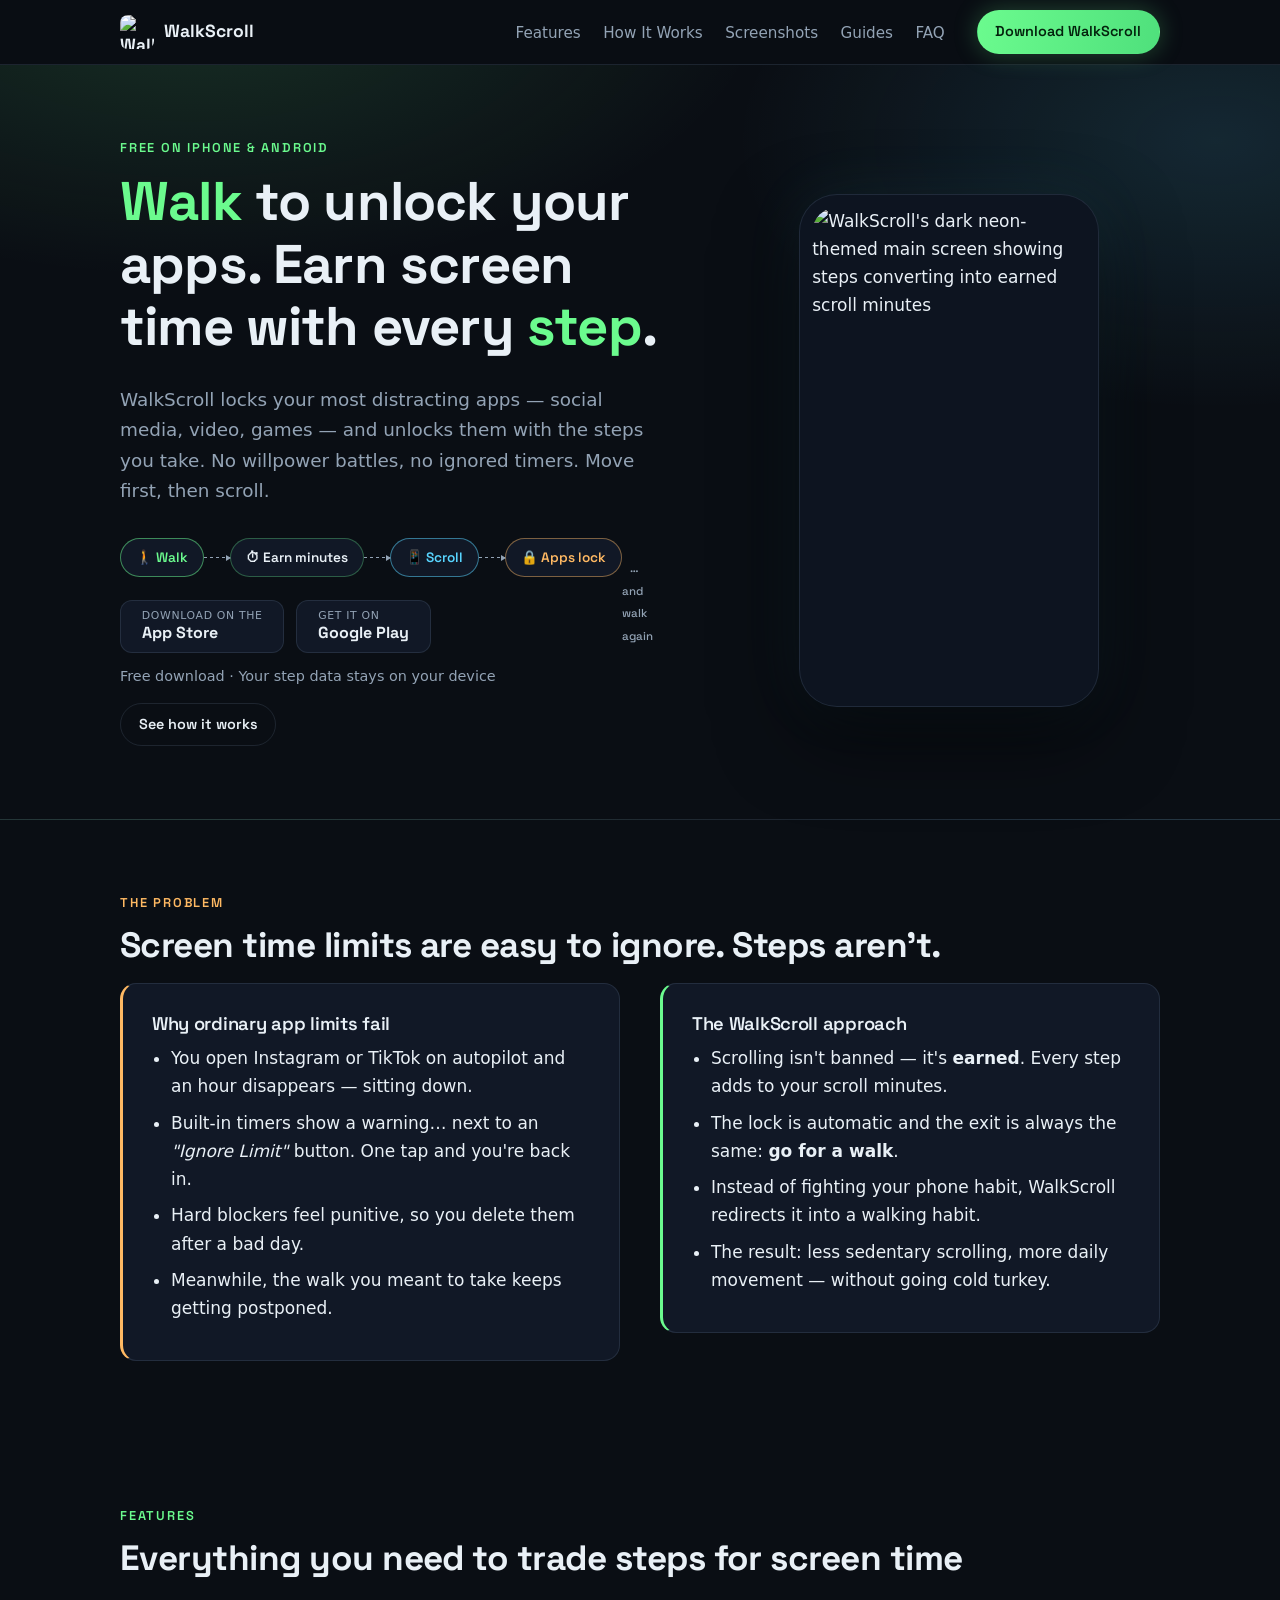
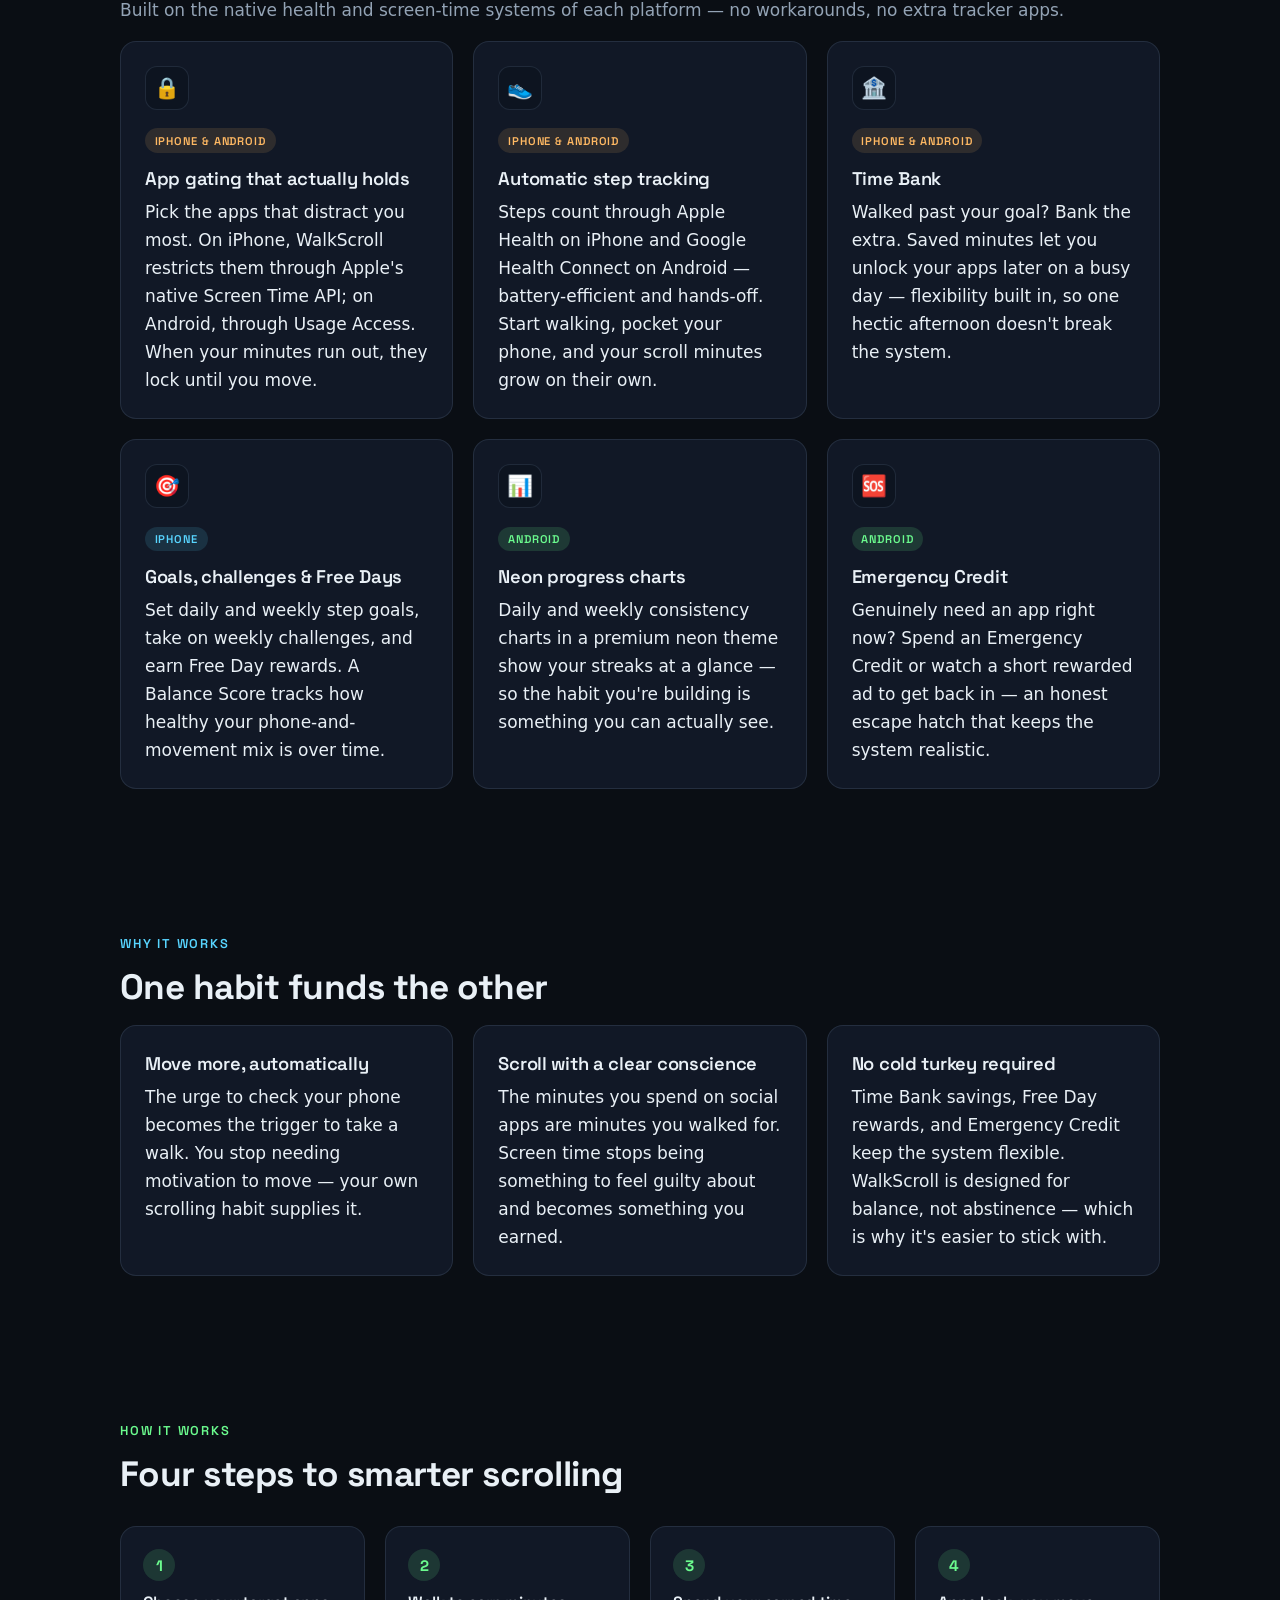
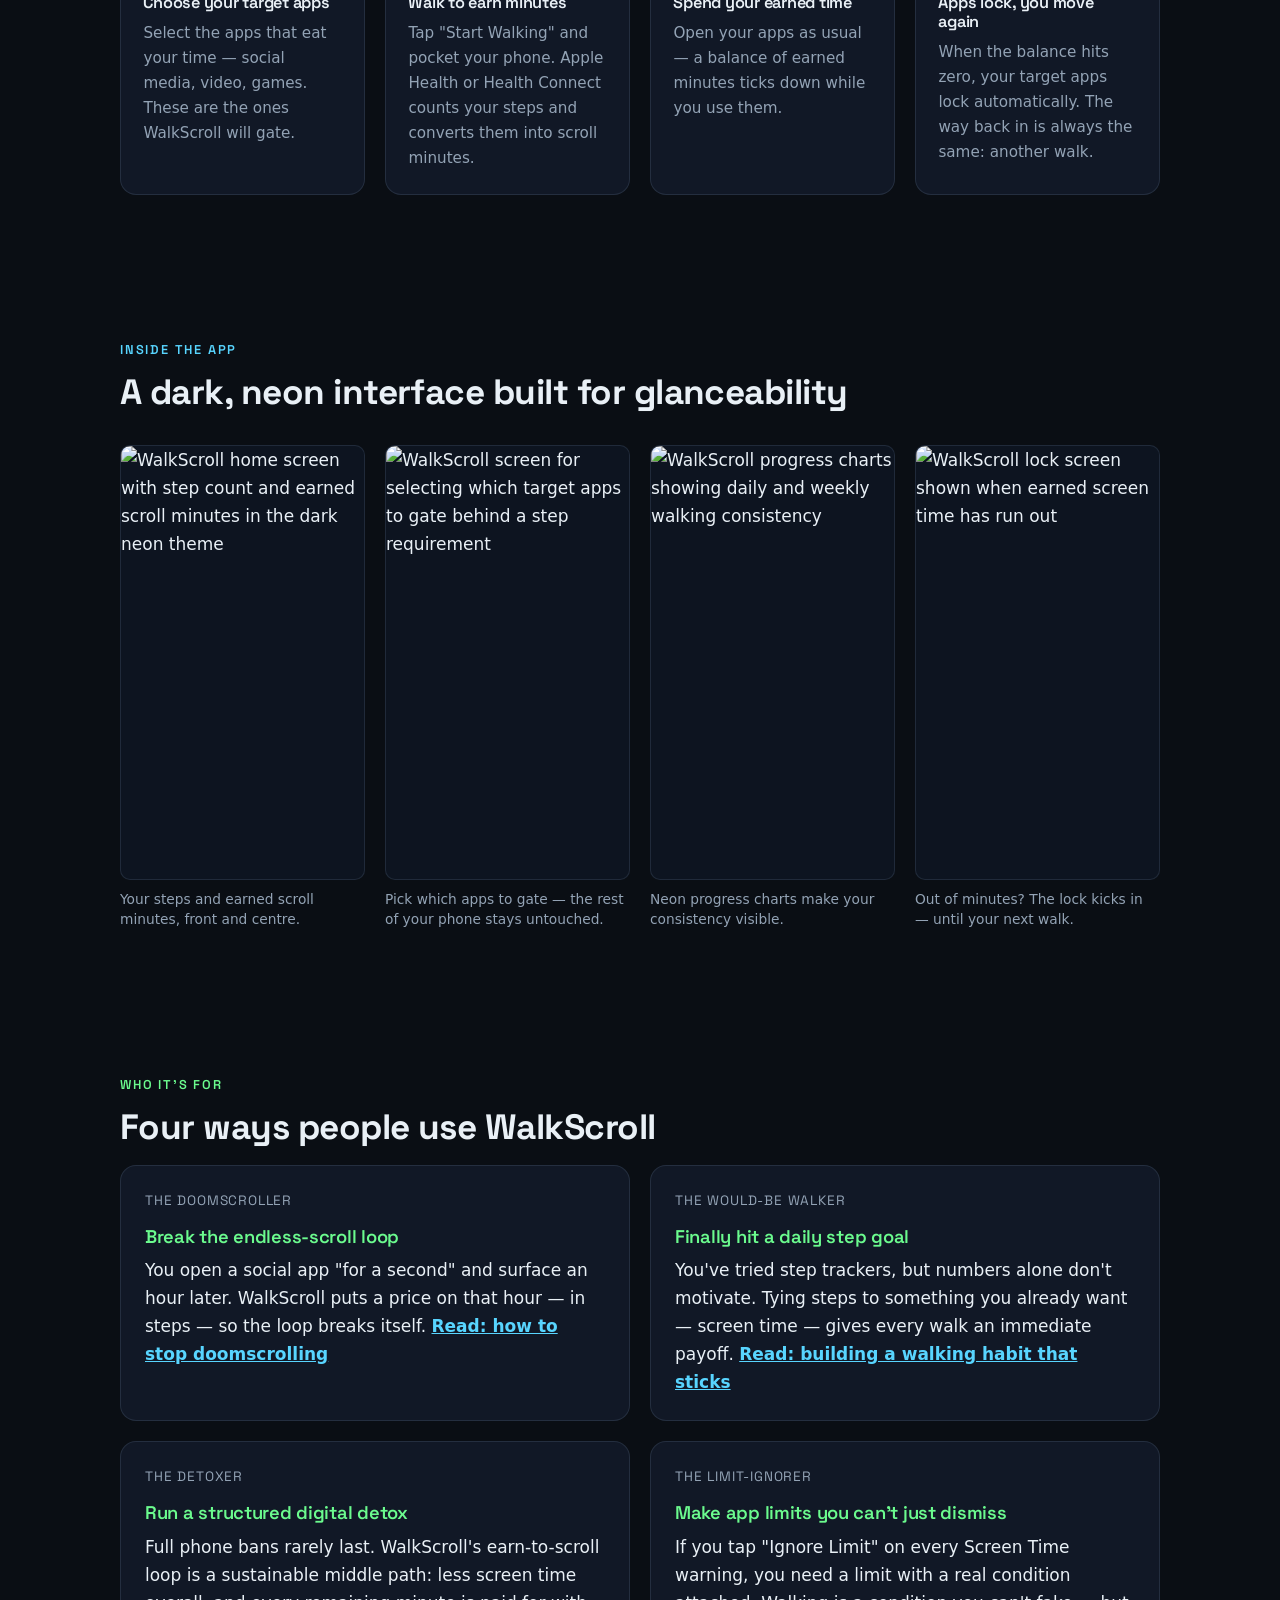
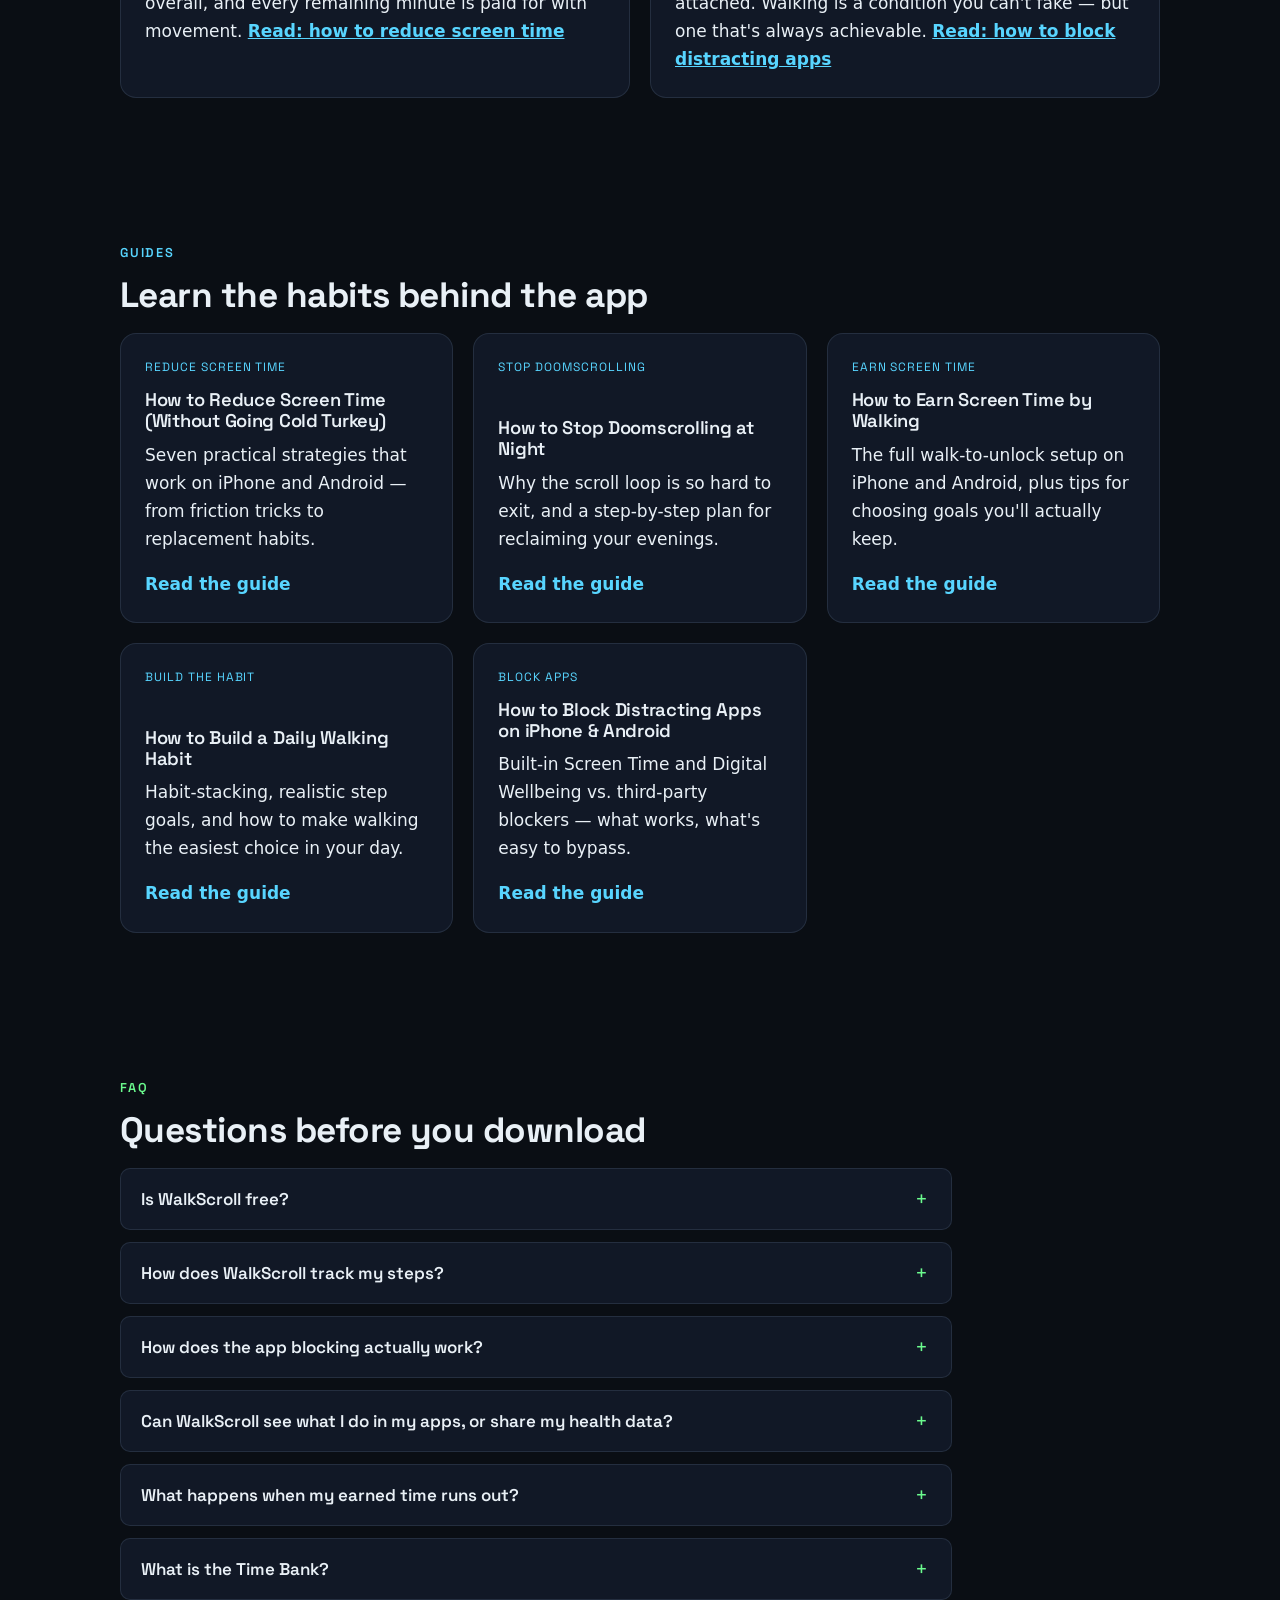
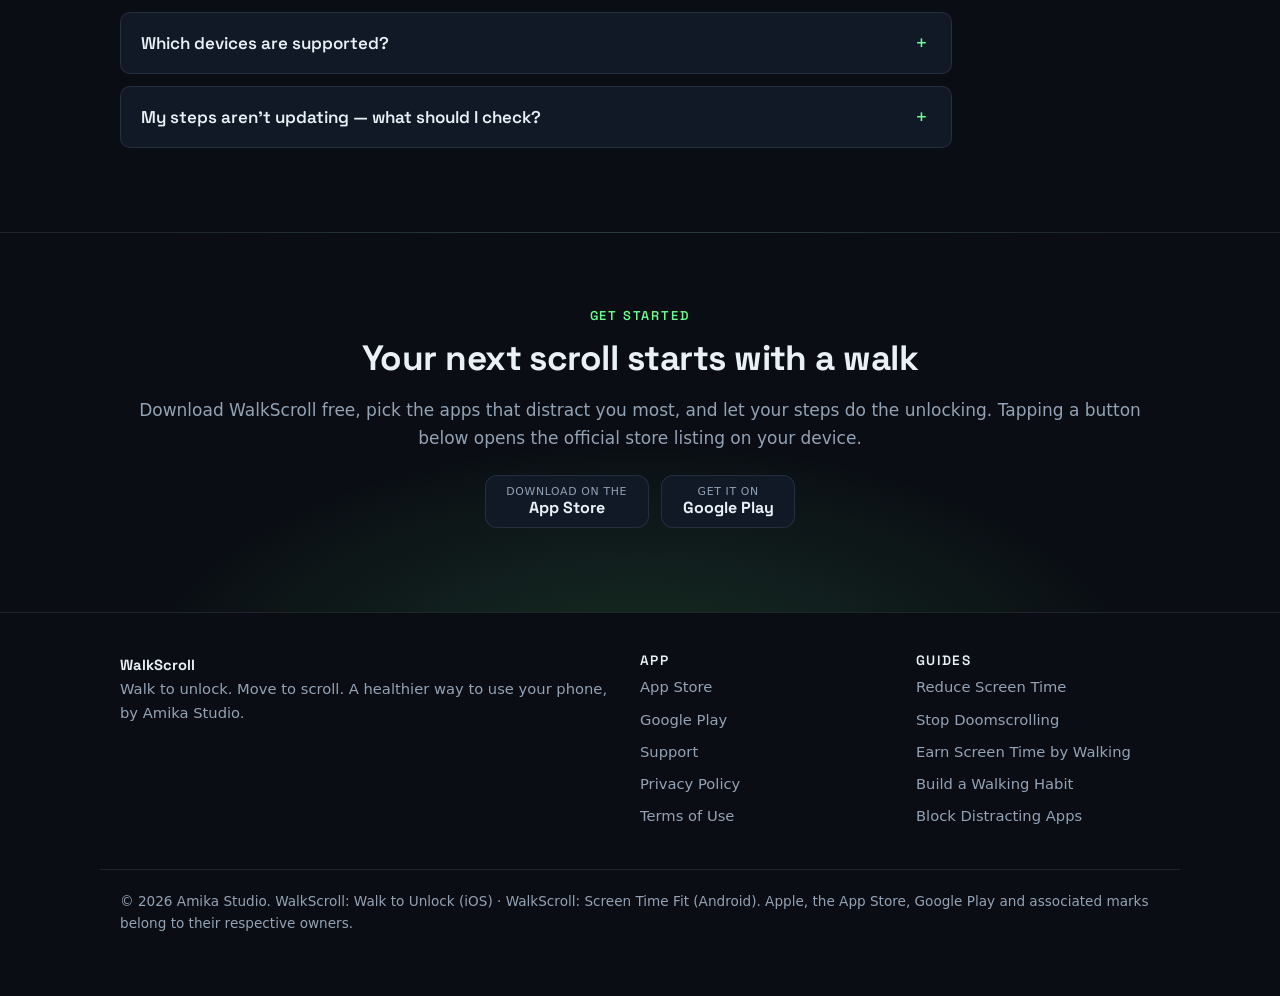
==== commit 9771cd2f: "Update index.html" ====
--- a/docs/index.html
+++ b/docs/index.html
@@ -97,6 +97,49 @@
   ]
 }
 </script>
+<style>
+  /* Referral Badge Custom Styling */
+  .referral-badge {
+    display: inline-flex;
+    align-items: center;
+    gap: 8px;
+    background: rgba(0, 255, 153, 0.1);
+    border: 1px solid rgba(0, 255, 153, 0.2);
+    border-radius: 50px;
+    padding: 8px 20px;
+    margin-bottom: 24px;
+    font-size: 0.95rem;
+    color: #ffffff;
+    font-weight: 500;
+    backdrop-filter: blur(10px);
+  }
+  .referral-badge span {
+    color: #00ff99;
+    font-weight: 700;
+  }
+  .open-app-container {
+    margin-top: 20px;
+    margin-bottom: 20px;
+  }
+  .btn-open-app {
+    display: inline-block;
+    background: rgba(255, 255, 255, 0.05);
+    border: 1px solid rgba(255, 255, 255, 0.1);
+    color: #00ff99 !important;
+    text-align: center;
+    padding: 14px 28px;
+    border-radius: 12px;
+    text-decoration: none;
+    font-weight: 600;
+    transition: all 0.3s ease;
+    cursor: pointer;
+  }
+  .btn-open-app:hover {
+    background: rgba(0, 255, 153, 0.1);
+    border-color: #00ff99;
+    transform: translateY(-2px);
+  }
+</style>
 </head>
 <body>
 <a class="skip-link" href="#main">Skip to content</a>
@@ -125,6 +168,11 @@
   <section class="hero">
     <div class="wrap">
       <div>
+        <!-- Referral Badge -->
+        <div id="referralBadge" class="referral-badge" style="display: none;">
+          🎟️ Invited by <span id="refName"></span>
+        </div>
+
         <span class="eyebrow">Free on iPhone &amp; Android</span>
         <h1><span class="hl-step">Walk</span> to unlock your apps. Earn screen time with every <span class="hl-step">step</span>.</h1>
         <p class="hero-sub">WalkScroll locks your most distracting apps — social media, video, games — and unlocks them with the steps you take. No willpower battles, no ignored timers. Move first, then scroll.</p>
@@ -139,6 +187,13 @@
           <li><span class="node node--lock">🔒 Apps lock</span></li>
           <li aria-hidden="true"><span class="link link--back"><span class="back-label">…and walk again</span></span></li>
         </ul>
+
+        <!-- Open App if already installed -->
+        <div class="open-app-container">
+          <a id="openAppBtn" class="btn-open-app" style="display: none;">
+            ▶ I already have the app — Open WalkScroll
+          </a>
+        </div>
 
         <div class="store-badges">
           <a class="store-badge" href="https://apps.apple.com/us/app/walkscroll-walk-to-unlock/id6783172097" data-event="hero_download_click" data-platform="ios">
@@ -471,5 +526,37 @@
 </footer>
 
 <script src="script.js" defer></script>
+<script>
+    // Read referral code from URL
+    const urlParams = new URLSearchParams(window.location.search);
+    const refCode = urlParams.get('ref');
+
+    if (refCode) {
+        // Show referral badge
+        document.getElementById('referralBadge').style.display = 'inline-flex';
+        document.getElementById('refName').textContent = refCode;
+
+        // Show "Open App" button
+        const openAppBtn = document.getElementById('openAppBtn');
+        openAppBtn.style.display = 'inline-block';
+        openAppBtn.href = 'walkscroll://?ref=' + encodeURIComponent(refCode);
+        openAppBtn.addEventListener('click', function(e) {
+            e.preventDefault();
+            window.location.href = 'walkscroll://?ref=' + encodeURIComponent(refCode);
+        });
+
+        // Try to auto-open the app (works if installed)
+        setTimeout(function() {
+            const iframe = document.createElement('iframe');
+            iframe.style.display = 'none';
+            iframe.src = 'walkscroll://?ref=' + encodeURIComponent(refCode);
+            document.body.appendChild(iframe);
+            
+            setTimeout(function() {
+                document.body.removeChild(iframe);
+            }, 2000);
+        }, 500);
+    }
+</script>
 </body>
 </html>
--- a/docs/styles.css
+++ b/docs/styles.css
@@ -0,0 +1,352 @@
+/* ============================================================
+   WalkScroll — styles.css
+   Palette derived from the app's own dark, neon-themed UI
+   (per Play listing: "premium neon-themed analytics", iOS: "Dark mode").
+   Two semantic accents: green = movement, cyan = screen time.
+   ============================================================ */
+
+:root{
+  --ink:#0a0e14;
+  --panel:#111826;
+  --panel-2:#0d1420;
+  --line:rgba(148,178,208,.14);
+  --step:#6bfb8e;         /* movement / walk */
+  --step-dim:rgba(107,251,142,.14);
+  --scroll:#58d5ff;       /* screen time */
+  --scroll-dim:rgba(88,213,255,.13);
+  --lock:#ffb963;         /* lock / warning */
+  --text:#e9f0f6;
+  --muted:#93a3b5;
+  --radius:16px;
+  --radius-s:10px;
+  --maxw:1080px;
+  --font-display:"Space Grotesk",system-ui,-apple-system,"Segoe UI",sans-serif;
+  --font-body:system-ui,-apple-system,"Segoe UI",Roboto,"Helvetica Neue",Arial,sans-serif;
+}
+
+*,*::before,*::after{box-sizing:border-box}
+html{scroll-behavior:smooth}
+@media (prefers-reduced-motion:reduce){
+  html{scroll-behavior:auto}
+  *,*::before,*::after{animation-duration:.01ms!important;animation-iteration-count:1!important;transition-duration:.01ms!important}
+}
+body{
+  margin:0;
+  background:var(--ink);
+  color:var(--text);
+  font-family:var(--font-body);
+  font-size:1.0625rem;
+  line-height:1.65;
+  -webkit-font-smoothing:antialiased;
+}
+img{max-width:100%;height:auto;display:block}
+a{color:var(--scroll)}
+a:hover{color:var(--step)}
+:focus-visible{outline:3px solid var(--step);outline-offset:3px;border-radius:4px}
+
+h1,h2,h3{font-family:var(--font-display);line-height:1.15;letter-spacing:-.015em;margin:0 0 .5em}
+h1{font-size:clamp(2.1rem,5.5vw,3.4rem);font-weight:700}
+h2{font-size:clamp(1.55rem,3.5vw,2.2rem);font-weight:700}
+h3{font-size:1.15rem;font-weight:600}
+p{margin:0 0 1em}
+.muted{color:var(--muted)}
+.wrap{max-width:var(--maxw);margin:0 auto;padding:0 1.25rem}
+section{padding:4.5rem 0}
+.eyebrow{
+  font-family:var(--font-display);
+  font-size:.8rem;font-weight:600;letter-spacing:.14em;text-transform:uppercase;
+  color:var(--step);margin-bottom:.75rem;display:block;
+}
+.eyebrow--cyan{color:var(--scroll)}
+.eyebrow--amber{color:var(--lock)}
+
+/* ---------- Skip link ---------- */
+.skip-link{
+  position:absolute;left:1rem;top:-4rem;z-index:100;
+  background:var(--step);color:#04220d;font-weight:700;
+  padding:.6rem 1rem;border-radius:8px;transition:top .15s;
+}
+.skip-link:focus{top:1rem}
+
+/* ---------- Header / nav ---------- */
+.site-header{
+  position:sticky;top:0;z-index:50;
+  background:rgba(10,14,20,.88);
+  backdrop-filter:blur(10px);
+  border-bottom:1px solid var(--line);
+}
+.nav{display:flex;align-items:center;gap:1rem;min-height:64px}
+.brand{
+  display:flex;align-items:center;gap:.6rem;
+  font-family:var(--font-display);font-weight:700;font-size:1.1rem;
+  color:var(--text);text-decoration:none;
+}
+.brand img{width:34px;height:34px;border-radius:8px}
+.nav-links{display:flex;gap:1.4rem;list-style:none;margin:0 0 0 auto;padding:0}
+.nav-links a{
+  color:var(--muted);text-decoration:none;font-size:.95rem;font-weight:500;
+}
+.nav-links a:hover{color:var(--text)}
+.nav-cta{margin-left:1rem}
+.nav-toggle{
+  display:none;margin-left:auto;
+  background:none;border:1px solid var(--line);border-radius:8px;
+  color:var(--text);padding:.5rem .7rem;font-size:1.1rem;cursor:pointer;
+}
+
+/* ---------- Buttons ---------- */
+.btn{
+  display:inline-flex;align-items:center;justify-content:center;gap:.5rem;
+  font-family:var(--font-display);font-weight:600;font-size:1rem;
+  padding:.85rem 1.5rem;border-radius:999px;text-decoration:none;
+  border:1px solid transparent;transition:transform .12s,box-shadow .12s;
+  min-height:48px;
+}
+.btn:hover{transform:translateY(-1px)}
+.btn-primary{
+  background:linear-gradient(100deg,var(--step),#4fe07c);
+  color:#04220d;
+  box-shadow:0 0 24px rgba(107,251,142,.25);
+}
+.btn-primary:hover{color:#04220d;box-shadow:0 0 34px rgba(107,251,142,.4)}
+.btn-secondary{
+  background:transparent;color:var(--text);border-color:var(--line);
+}
+.btn-secondary:hover{border-color:var(--scroll);color:var(--scroll)}
+.btn-small{padding:.55rem 1.1rem;font-size:.9rem;min-height:40px}
+
+.store-badges{display:flex;flex-wrap:wrap;gap:.75rem;margin:1.4rem 0 .75rem}
+.store-badge{
+  display:inline-flex;flex-direction:column;justify-content:center;
+  padding:.55rem 1.3rem;border-radius:12px;text-decoration:none;
+  border:1px solid var(--line);background:var(--panel);
+  color:var(--text);line-height:1.25;min-height:52px;
+  transition:border-color .12s,transform .12s;
+}
+.store-badge:hover{border-color:var(--step);color:var(--text);transform:translateY(-1px)}
+.store-badge small{font-size:.68rem;color:var(--muted);text-transform:uppercase;letter-spacing:.06em}
+.store-badge strong{font-family:var(--font-display);font-size:1rem}
+
+/* ---------- Hero ---------- */
+.hero{
+  padding:4.5rem 0 3.5rem;
+  background:
+    radial-gradient(60rem 30rem at 15% -10%,var(--step-dim),transparent 60%),
+    radial-gradient(50rem 28rem at 95% 10%,var(--scroll-dim),transparent 60%);
+  border-bottom:1px solid var(--line);
+}
+.hero .wrap{display:grid;grid-template-columns:1.15fr .85fr;gap:3rem;align-items:center}
+.hero h1 .hl-step{color:var(--step)}
+.hero h1 .hl-scroll{color:var(--scroll)}
+.hero-sub{font-size:1.15rem;color:var(--muted);max-width:34rem}
+.hero-note{font-size:.9rem;color:var(--muted)}
+
+/* Signature element: the earn loop */
+.loop{
+  display:flex;align-items:center;gap:0;flex-wrap:wrap;
+  margin:2rem 0 0;padding:0;list-style:none;
+  font-family:var(--font-display);font-size:.85rem;font-weight:600;
+}
+.loop li{display:flex;align-items:center}
+.loop .node{
+  padding:.45rem .95rem;border-radius:999px;border:1px solid var(--line);
+  background:var(--panel);white-space:nowrap;
+}
+.loop .node--walk{border-color:rgba(107,251,142,.5);color:var(--step)}
+.loop .node--earn{border-color:rgba(107,251,142,.3)}
+.loop .node--scroll{border-color:rgba(88,213,255,.5);color:var(--scroll)}
+.loop .node--lock{border-color:rgba(255,185,99,.45);color:var(--lock)}
+.loop .link{
+  width:1.6rem;height:1px;flex:none;
+  background-image:linear-gradient(90deg,var(--muted) 55%,transparent 55%);
+  background-size:6px 1px;
+  position:relative;
+}
+.loop .link::after{
+  content:"";position:absolute;right:-1px;top:-2.5px;
+  border-left:5px solid var(--muted);
+  border-top:3px solid transparent;border-bottom:3px solid transparent;
+}
+.loop .link--back{background:none}
+.loop .link--back::after{display:none}
+.loop .back-label{font-size:.72rem;color:var(--muted);font-weight:500;padding-left:.5rem}
+
+/* Phone mockup */
+.phone{
+  width:min(300px,80vw);margin:0 auto;
+  border:1px solid var(--line);border-radius:38px;
+  padding:12px;background:var(--panel-2);
+  box-shadow:0 30px 80px rgba(0,0,0,.55),0 0 60px rgba(88,213,255,.08);
+}
+.phone img{border-radius:26px;width:100%}
+
+/* ---------- Problem / solution ---------- */
+.split{display:grid;grid-template-columns:1fr 1fr;gap:2.5rem;align-items:start}
+.panel{
+  background:var(--panel);border:1px solid var(--line);
+  border-radius:var(--radius);padding:1.8rem;
+}
+.panel--problem{border-left:3px solid var(--lock)}
+.panel--solution{border-left:3px solid var(--step)}
+.panel ul{margin:.5rem 0 0;padding-left:1.2rem}
+.panel li{margin-bottom:.55rem}
+
+/* ---------- Feature grid ---------- */
+.grid{display:grid;gap:1.25rem}
+.grid-3{grid-template-columns:repeat(3,1fr)}
+.grid-2{grid-template-columns:repeat(2,1fr)}
+.card{
+  background:var(--panel);border:1px solid var(--line);
+  border-radius:var(--radius);padding:1.5rem;
+}
+.card h3{margin-top:.2rem}
+.card .tag{
+  display:inline-block;font-family:var(--font-display);font-size:.7rem;
+  font-weight:600;letter-spacing:.08em;text-transform:uppercase;
+  padding:.2rem .6rem;border-radius:999px;margin-bottom:.7rem;
+}
+.tag--ios{background:var(--scroll-dim);color:var(--scroll)}
+.tag--android{background:var(--step-dim);color:var(--step)}
+.tag--both{background:rgba(255,185,99,.12);color:var(--lock)}
+.card p:last-child{margin-bottom:0}
+.card--icon .icon{
+  width:44px;height:44px;border-radius:12px;display:grid;place-items:center;
+  background:var(--panel-2);border:1px solid var(--line);
+  font-size:1.3rem;margin-bottom:.9rem;
+}
+
+/* ---------- Steps (how it works) ---------- */
+.steps{counter-reset:step;display:grid;grid-template-columns:repeat(4,1fr);gap:1.25rem;padding:0;margin:2rem 0 0;list-style:none}
+.steps li{
+  counter-increment:step;position:relative;
+  background:var(--panel);border:1px solid var(--line);
+  border-radius:var(--radius);padding:1.4rem;
+}
+.steps li::before{
+  content:counter(step);
+  font-family:var(--font-display);font-weight:700;font-size:.95rem;
+  display:grid;place-items:center;width:32px;height:32px;border-radius:999px;
+  background:var(--step-dim);color:var(--step);margin-bottom:.8rem;
+}
+.steps h3{font-size:1.02rem}
+.steps p{font-size:.95rem;color:var(--muted);margin:0}
+
+/* ---------- Screenshots ---------- */
+.shots{
+  display:grid;grid-template-columns:repeat(4,1fr);gap:1.25rem;margin-top:2rem;
+}
+.shots figure{margin:0}
+.shots img{
+  border-radius:var(--radius-s);border:1px solid var(--line);
+  background:var(--panel-2);width:100%;aspect-ratio:9/16;object-fit:cover;
+}
+.shots figcaption{font-size:.86rem;color:var(--muted);margin-top:.6rem;line-height:1.45}
+
+/* ---------- Use cases ---------- */
+.usecase h3{color:var(--step)}
+.usecase .who{font-size:.85rem;color:var(--muted);text-transform:uppercase;letter-spacing:.06em;font-family:var(--font-display)}
+.usecase a{font-weight:600}
+
+/* ---------- Guides ---------- */
+.guide-card{display:flex;flex-direction:column}
+.guide-card .intent{
+  font-size:.75rem;font-family:var(--font-display);letter-spacing:.08em;
+  text-transform:uppercase;color:var(--scroll);margin-bottom:.5rem;
+}
+.guide-card p{flex:1}
+.guide-card a{font-weight:600;text-decoration:none}
+.guide-card a:hover{text-decoration:underline}
+
+/* ---------- FAQ ---------- */
+.faq{max-width:52rem}
+.faq details{
+  border:1px solid var(--line);border-radius:var(--radius-s);
+  background:var(--panel);margin-bottom:.75rem;padding:0 1.25rem;
+}
+.faq summary{
+  cursor:pointer;font-family:var(--font-display);font-weight:600;
+  padding:1rem 0;list-style:none;position:relative;padding-right:2rem;
+}
+.faq summary::-webkit-details-marker{display:none}
+.faq summary::after{
+  content:"+";position:absolute;right:.2rem;top:50%;transform:translateY(-50%);
+  color:var(--step);font-size:1.3rem;font-weight:400;
+}
+.faq details[open] summary::after{content:"–"}
+.faq details p{color:var(--muted);padding-bottom:1.1rem;margin:0}
+.faq details p + p{padding-top:0;margin-top:-.4rem}
+
+/* ---------- Final CTA ---------- */
+.final-cta{
+  text-align:center;
+  background:
+    radial-gradient(45rem 22rem at 50% 120%,var(--step-dim),transparent 70%);
+  border-top:1px solid var(--line);
+}
+.final-cta .store-badges{justify-content:center}
+
+/* ---------- Footer ---------- */
+.site-footer{
+  border-top:1px solid var(--line);padding:2.5rem 0 3rem;
+  font-size:.92rem;color:var(--muted);
+}
+.footer-grid{display:grid;grid-template-columns:2fr 1fr 1fr;gap:2rem}
+.site-footer h3{font-size:.85rem;text-transform:uppercase;letter-spacing:.1em;color:var(--text)}
+.site-footer ul{list-style:none;margin:0;padding:0}
+.site-footer li{margin-bottom:.5rem}
+.site-footer a{color:var(--muted);text-decoration:none}
+.site-footer a:hover{color:var(--step)}
+.footer-bottom{margin-top:2rem;padding-top:1.25rem;border-top:1px solid var(--line);font-size:.85rem}
+
+/* ---------- Guide article pages ---------- */
+.breadcrumbs{font-size:.85rem;color:var(--muted);padding:1.25rem 0 0}
+.breadcrumbs ol{list-style:none;display:flex;flex-wrap:wrap;gap:.4rem;margin:0;padding:0}
+.breadcrumbs li+li::before{content:"/";margin-right:.4rem;color:var(--line)}
+.breadcrumbs a{color:var(--muted);text-decoration:none}
+.breadcrumbs a:hover{color:var(--step)}
+.article{max-width:46rem;padding-top:2.5rem}
+.article header{margin-bottom:2rem}
+.article h2{margin-top:2.4rem}
+.article h3{margin-top:1.8rem}
+.article ul,.article ol{padding-left:1.3rem}
+.article li{margin-bottom:.5rem}
+.article .lede{font-size:1.18rem;color:var(--muted)}
+.callout{
+  border:1px solid rgba(107,251,142,.35);border-radius:var(--radius);
+  background:var(--step-dim);padding:1.3rem 1.5rem;margin:2rem 0;
+}
+.callout--tip{border-color:rgba(88,213,255,.35);background:var(--scroll-dim)}
+.callout h3{margin-top:0}
+.callout p:last-child{margin-bottom:0}
+.article .cta-block{
+  text-align:center;border:1px solid var(--line);border-radius:var(--radius);
+  background:var(--panel);padding:2rem;margin:2.5rem 0;
+}
+.article .cta-block .store-badges{justify-content:center}
+.related{margin-top:3rem}
+
+/* ---------- 404 ---------- */
+.page-404{min-height:55vh;display:grid;place-items:center;text-align:center}
+
+/* ---------- Responsive ---------- */
+@media (max-width:900px){
+  .hero .wrap{grid-template-columns:1fr;gap:2.5rem}
+  .grid-3,.steps,.shots{grid-template-columns:repeat(2,1fr)}
+  .split,.grid-2{grid-template-columns:1fr}
+  .footer-grid{grid-template-columns:1fr 1fr}
+}
+@media (max-width:640px){
+  section{padding:3.25rem 0}
+  .nav-toggle{display:block}
+  .nav-links{
+    display:none;position:absolute;top:64px;left:0;right:0;
+    flex-direction:column;gap:0;background:var(--ink);
+    border-bottom:1px solid var(--line);padding:.5rem 1.25rem 1rem;
+  }
+  .nav-links.open{display:flex}
+  .nav-links li{padding:.55rem 0}
+  .nav-cta{display:none}
+  .steps,.shots,.grid-3{grid-template-columns:1fr}
+  .footer-grid{grid-template-columns:1fr}
+  .loop .link{width:1rem}
+}
